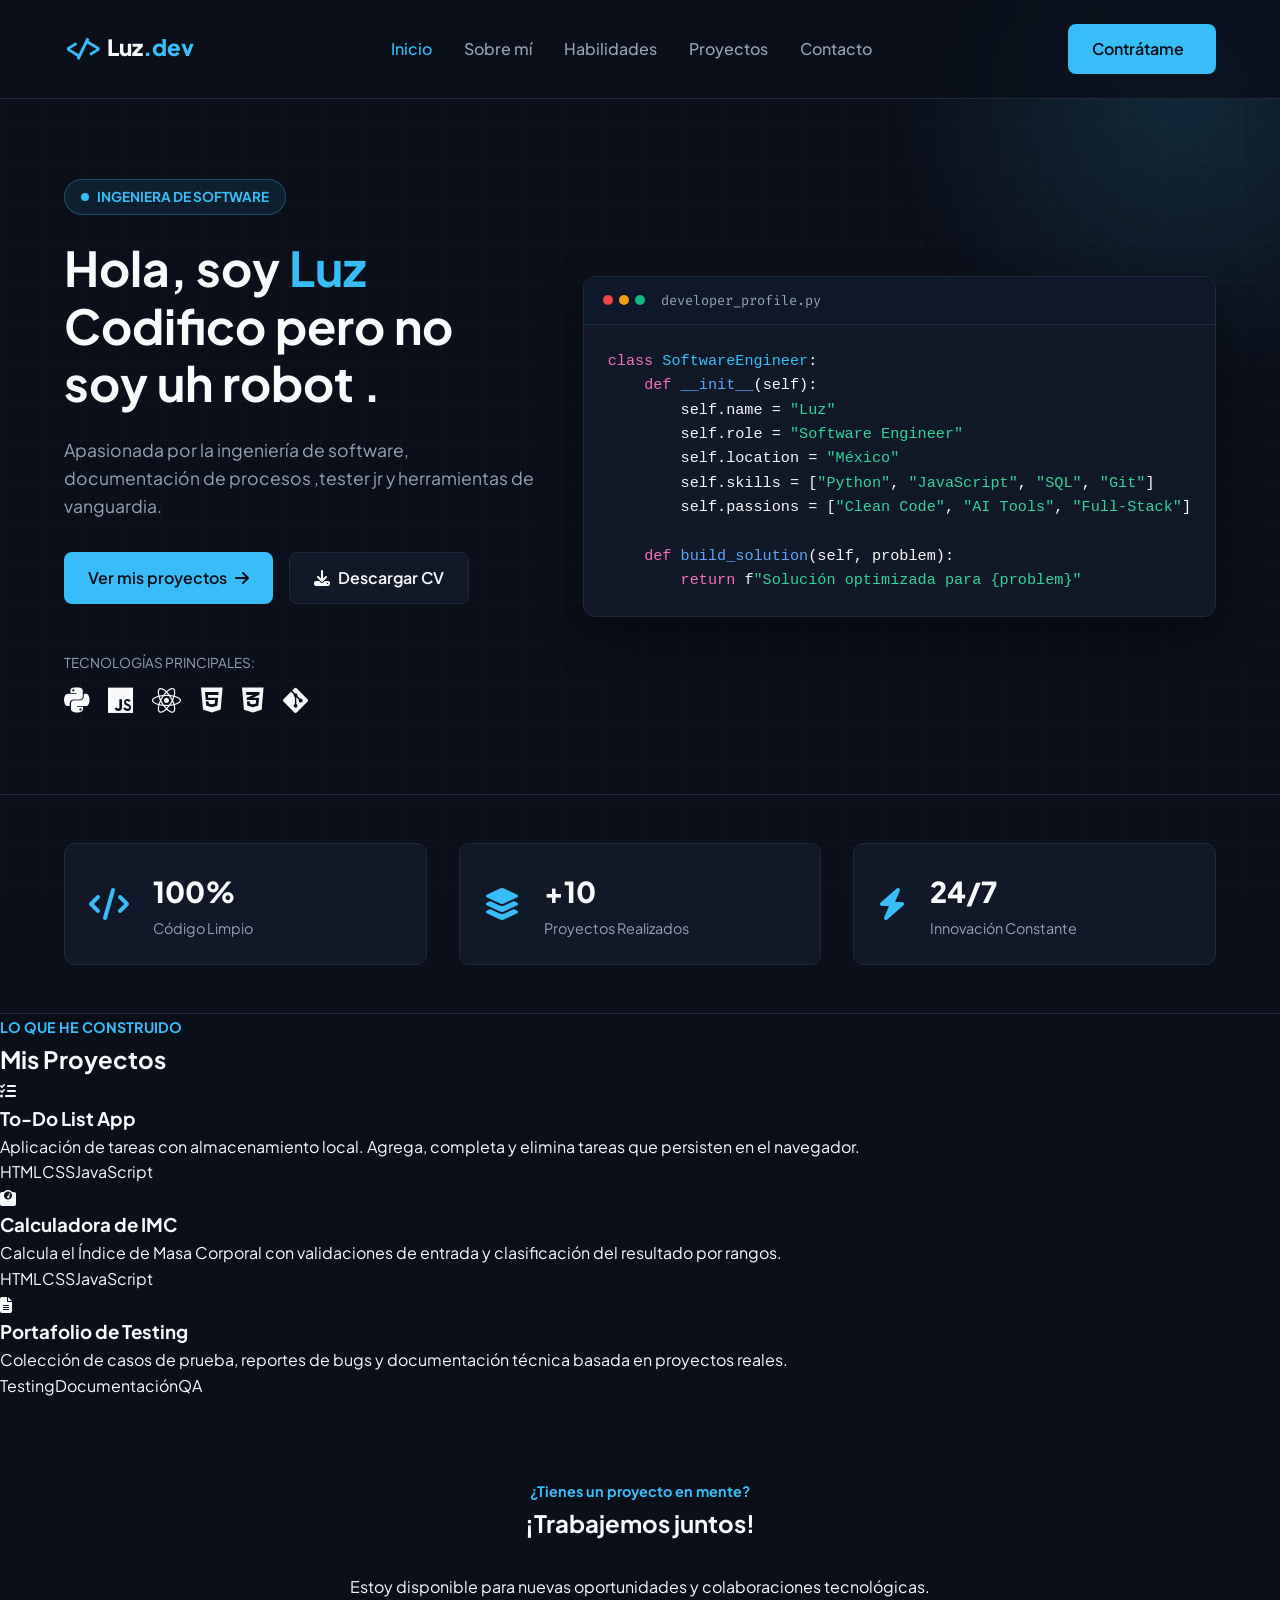
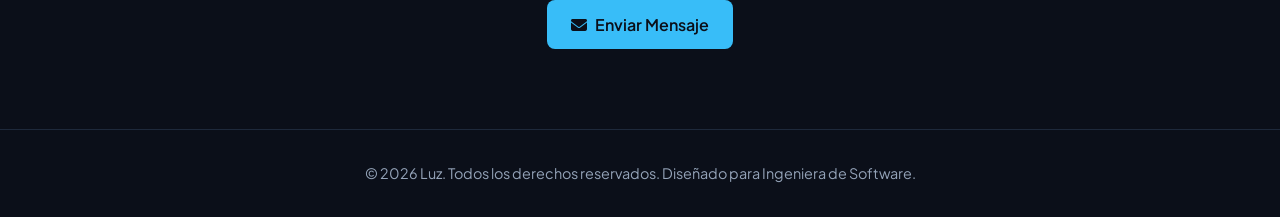
==== index.html @ 88fa57bf "ver1" ====
<!DOCTYPE html>
<html lang="es">
<head>
    <meta charset="UTF-8">
    <meta name="viewport" content="width=device-width, initial-scale=1.0">
    <title>Luz - Software Engineer Portfolio</title>
    <link rel="stylesheet" href="style.css">
    <link href="https://cdnjs.cloudflare.com/ajax/libs/font-awesome/6.4.0/css/all.min.css" rel="stylesheet">
    <link href="https://fonts.googleapis.com/css2?family=Fira+Code:wght@400;500;600&family=Plus+Jakarta+Sans:wght@300;400;500;600;700;800&display=swap" rel="stylesheet">
</head>
<body>
    <div class="background-glow"></div>
    <div class="grid-overlay"></div>

    <!-- Navigation -->
    <nav class="navbar">
        <div class="logo">
            <span class="code-tag">&lt;/&gt;</span> Luz<span class="dot">.dev</span>
        </div>
        <ul class="nav-links">
            <li><a href="#home" class="active">Inicio</a></li>
            <li><a href="#about">Sobre mí</a></li>
            <li><a href="#skills">Habilidades</a></li>
            <li><a href="#projects">Proyectos</a></li>
            <li><a href="#contact">Contacto</a></li>
        </ul>
        <a href="#contact" class="btn btn-primary btn-sm">Contrátame <i class="fa-solid =>-arrow-up-right-from-square"></i></a>
    </nav>

    <!-- Hero Section -->
    <section id="home" class="hero">
        <div class="hero-content">
            <div class="badge">
                <span class="badge-dot"></span> INGENIERA DE SOFTWARE
            </div>
            <h1 class="hero-title">Hola, soy <span class="highlight">Luz</span> <br>Codifico pero no soy uh robot .</h1>
            <p class="hero-description">
                Apasionada por la ingeniería de software, documentación de procesos ,tester jr  y herramientas de vanguardia.
            </p> 

            <div class="hero-buttons">
                <a href="#projects" class="btn btn-primary">Ver mis proyectos <i class="fa-solid fa-arrow-right"></i></a>
                <a href="#contact" class="btn btn-outline"><i class="fa-solid fa-download"></i> Descargar CV</a>
            </div>

            <div class="tech-stack-mini">
                <span>TECNOLOGÍAS PRINCIPALES:</span>
                <div class="tech-icons">
                    <i class="fa-brands fa-python" title="Python"></i>
                    <i class="fa-brands fa-js" title="JavaScript"></i>
                    <i class="fa-brands fa-react" title="React"></i>
                    <i class="fa-brands fa-html5" title="HTML5"></i>
                    <i class="fa-brands fa-css3-alt" title="CSS3"></i>
                    <i class="fa-brands fa-git-alt" title="Git"></i>
                </div>
            </div>
        </div>

        <div class="hero-visual">
            <div class="code-card">
                <div class="code-header">
                    <div class="dots">
                        <span class="dot-red"></span>
                        <span class="dot-yellow"></span>
                        <span class="dot-green"></span>
                    </div>
                    <span class="code-title">developer_profile.py</span>
                </div>
                <div class="code-body">
                    <pre><code><span class="keyword">class</span> <span class="class-name">SoftwareEngineer</span>:
    <span class="keyword">def</span> <span class="func">__init__</span>(self):
        self.name = <span class="string">"Luz"</span>
        self.role = <span class="string">"Software Engineer"</span>
        self.location = <span class="string">"México"</span>
        self.skills = [<span class="string">"Python"</span>, <span class="string">"JavaScript"</span>, <span class="string">"SQL"</span>, <span class="string">"Git"</span>]
        self.passions = [<span class="string">"Clean Code"</span>, <span class="string">"AI Tools"</span>, <span class="string">"Full-Stack"</span>]

    <span class="keyword">def</span> <span class="func">build_solution</span>(self, problem):
        <span class="keyword">return</span> f<span class="string">"Solución optimizada para {problem}"</span></code></pre>
                </div>
            </div>
        </div>
    </section>

    <!-- Stats Section -->
    <section class="stats-section">
        <div class="stat-card">
            <i class="fa-solid fa-code"></i>
            <div class="stat-info">
                <span class="stat-number">100%</span>
                <span class="stat-label">Código Limpio</span>
            </div>
        </div>
        <div class="stat-card">
            <i class="fa-solid fa-layer-group"></i>
            <div class="stat-info">
                <span class="stat-number">+10</span>
                <span class="stat-label">Proyectos Realizados</span>
            </div>
        </div>
        <div class="stat-card">
            <i class="fa-solid fa-bolt"></i>
            <div class="stat-info">
                <span class="stat-number">24/7</span>
                <span class="stat-label">Innovación Constante</span>
            </div>
        </div>
    </section>

    <!-- Projects Section -->
    <section id="projects" class="projects">
        <div class="section-header">
            <span class="sub-title">LO QUE HE CONSTRUIDO</span>
            <h2>Mis Proyectos</h2>
        </div>
        <div class="projects-grid">

            <div class="project-card">
                <div class="project-icon"><i class="fa-solid fa-list-check"></i></div>
                <h3>To-Do List App</h3>
                <p>Aplicación de tareas con almacenamiento local. Agrega, completa y elimina tareas que persisten en el navegador.</p>
                <div class="project-tags">
                    <span>HTML</span><span>CSS</span><span>JavaScript</span>
                </div>
            </div>

            <div class="project-card">
                <div class="project-icon"><i class="fa-solid fa-weight-scale"></i></div>
                <h3>Calculadora de IMC</h3>
                <p>Calcula el Índice de Masa Corporal con validaciones de entrada y clasificación del resultado por rangos.</p>
                <div class="project-tags">
                    <span>HTML</span><span>CSS</span><span>JavaScript</span>
                </div>
            </div>

            <div class="project-card">
                <div class="project-icon"><i class="fa-solid fa-file-lines"></i></div>
                <h3>Portafolio de Testing</h3>
                <p>Colección de casos de prueba, reportes de bugs y documentación técnica basada en proyectos reales.</p>
                <div class="project-tags">
                    <span>Testing</span><span>Documentación</span><span>QA</span>
                </div>
            </div>

        </div>
    </section>

    <!-- Contact Section -->
    <section id="contact" class="contact">
        <div class="section-header">
            <span class="sub-title">¿Tienes un proyecto en mente?</span>
            <h2>¡Trabajemos juntos!</h2>
        </div>
        <div class="contact-box">
            <p>Estoy disponible para nuevas oportunidades y colaboraciones tecnológicas.</p>
            <a href="mailto:luz@ejemplo.com" class="btn btn-primary"><i class="fa-solid fa-envelope"></i> Enviar Mensaje</a>
        </div>
    </section>

    <footer>
        <p>&copy; 2026 Luz. Todos los derechos reservados. Diseñado para Ingeniera de Software.</p>
    </footer>
</body>
</html>
---- style.css ----
/* Palette: Dark Navy Blue with Cyan / Electric Blue accents */
:root {
    --bg-dark: #0b0f19;
    --bg-card: #111827;
    --bg-card-hover: #1f293d;
    --navy-primary: #1e293b;
    --accent-blue: #38bdf8;
    --accent-glow: rgba(56, 189, 248, 0.25);
    --text-primary: #f8fafc;
    --text-secondary: #94a3b8;
    --border-color: #1e293b;
    --font-main: 'Plus Jakarta Sans', sans-serif;
    --font-code: 'Fira Code', monospace;
}

* {
    margin: 0;
    padding: 0;
    box-sizing: border-box;
}

body {
    background-color: var(--bg-dark);
    color: var(--text-primary);
    font-family: var(--font-main);
    line-height: 1.6;
    overflow-x: hidden;
}

/* Background elements */
.background-glow {
    position: fixed;
    top: -200px;
    right: -200px;
    width: 600px;
    height: 600px;
    background: radial-gradient(circle, rgba(56, 189, 248, 0.15) 0%, rgba(11, 15, 25, 0) 70%);
    z-index: -1;
    pointer-events: none;
}

.grid-overlay {
    position: fixed;
    top: 0;
    left: 0;
    width: 100vw;
    height: 100vh;
    background-image: linear-gradient(to right, rgba(255, 255, 255, 0.02) 1px, transparent 1px),
                      linear-gradient(to bottom, rgba(255, 255, 255, 0.02) 1px, transparent 1px);
    background-size: 40px 40px;
    z-index: -1;
    pointer-events: none;
}

/* Navbar */
.navbar {
    display: flex;
    justify-content: space-between;
    align-items: center;
    padding: 1.5rem 5%;
    border-bottom: 1px solid var(--border-color);
    background: rgba(11, 15, 25, 0.8);
    backdrop-filter: blur(10px);
    position: sticky;
    top: 0;
    z-index: 100;
}

.logo {
    font-size: 1.4rem;
    font-weight: 800;
}

.code-tag {
    color: var(--accent-blue);
    font-family: var(--font-code);
}

.dot {
    color: var(--accent-blue);
}

.nav-links {
    display: flex;
    list-style: none;
    gap: 2rem;
}

.nav-links a {
    color: var(--text-secondary);
    text-decoration: none;
    font-weight: 500;
    transition: color 0.3s ease;
}

.nav-links a:hover, .nav-links a.active {
    color: var(--accent-blue);
}

/* Buttons */
.btn {
    padding: 0.75rem 1.5rem;
    border-radius: 8px;
    font-weight: 600;
    text-decoration: none;
    display: inline-flex;
    align-items: center;
    gap: 0.5rem;
    transition: all 0.3s ease;
    cursor: pointer;
}

.btn-primary {
    background-color: var(--accent-blue);
    color: #0b0f19;
}

.btn-primary:hover {
    box-shadow: 0 0 20px var(--accent-glow);
    transform: translateY(-2px);
}

.btn-outline {
    border: 1px solid var(--border-color);
    color: var(--text-primary);
    background: var(--bg-card);
}

.btn-outline:hover {
    border-color: var(--accent-blue);
    color: var(--accent-blue);
}

/* Hero */
.hero {
    display: grid;
    grid-template-columns: 1fr 1fr;
    gap: 3rem;
    padding: 5rem 5%;
    align-items: center;
}

.badge {
    display: inline-flex;
    align-items: center;
    gap: 0.5rem;
    padding: 0.4rem 1rem;
    background: rgba(56, 189, 248, 0.1);
    border: 1px solid rgba(56, 189, 248, 0.3);
    border-radius: 50px;
    color: var(--accent-blue);
    font-size: 0.85rem;
    font-weight: 700;
    margin-bottom: 1.5rem;
}

.badge-dot {
    width: 8px;
    height: 8px;
    background-color: var(--accent-blue);
    border-radius: 50%;
}

.hero-title {
    font-size: 3rem;
    line-height: 1.2;
    margin-bottom: 1.5rem;
}

.highlight {
    color: var(--accent-blue);
}

.hero-description {
    color: var(--text-secondary);
    font-size: 1.1rem;
    margin-bottom: 2rem;
}

.hero-buttons {
    display: flex;
    gap: 1rem;
    margin-bottom: 3rem;
}

.tech-stack-mini {
    display: flex;
    flex-direction: column;
    gap: 0.75rem;
    font-size: 0.85rem;
    color: var(--text-secondary);
}

.tech-icons {
    display: flex;
    gap: 1.2rem;
    font-size: 1.8rem;
    color: var(--text-primary);
}

.tech-icons i:hover {
    color: var(--accent-blue);
}

/* Code Card */
.code-card {
    background: var(--bg-card);
    border: 1px solid var(--border-color);
    border-radius: 12px;
    overflow: hidden;
    box-shadow: 0 20px 40px rgba(0, 0, 0, 0.4);
}

.code-header {
    background: #0f172a;
    padding: 0.8rem 1.2rem;
    display: flex;
    align-items: center;
    gap: 1rem;
    border-bottom: 1px solid var(--border-color);
}

.dots {
    display: flex;
    gap: 6px;
}

.dots span {
    width: 10px;
    height: 10px;
    border-radius: 50%;
}

.dot-red { background-color: #ef4444; }
.dot-yellow { background-color: #f59e0b; }
.dot-green { background-color: #10b981; }

.code-title {
    font-family: var(--font-code);
    font-size: 0.85rem;
    color: var(--text-secondary);
}

.code-body {
    padding: 1.5rem;
    font-family: var(--font-code);
    font-size: 0.95rem;
}

.keyword { color: #f472b6; }
.class-name { color: #38bdf8; }
.func { color: #60a5fa; }
.string { color: #34d399; }

/* Stats */
.stats-section {
    display: grid;
    grid-template-columns: repeat(3, 1fr);
    gap: 2rem;
    padding: 3rem 5%;
    border-top: 1px solid var(--border-color);
    border-bottom: 1px solid var(--border-color);
}

.stat-card {
    background: var(--bg-card);
    padding: 1.5rem;
    border-radius: 10px;
    border: 1px solid var(--border-color);
    display: flex;
    align-items: center;
    gap: 1.5rem;
}

.stat-card i {
    font-size: 2rem;
    color: var(--accent-blue);
}

.stat-number {
    display: block;
    font-size: 1.8rem;
    font-weight: 800;
}

.stat-label {
    color: var(--text-secondary);
    font-size: 0.9rem;
}

/* Contact */
.contact {
    padding: 5rem 5%;
    text-align: center;
}

.sub-title {
    color: var(--accent-blue);
    font-size: 0.9rem;
    font-weight: 700;
}

.contact-box {
    margin-top: 2rem;
}

footer {
    padding: 2rem 5%;
    text-align: center;
    border-top: 1px solid var(--border-color);
    color: var(--text-secondary);
    font-size: 0.9rem;
}
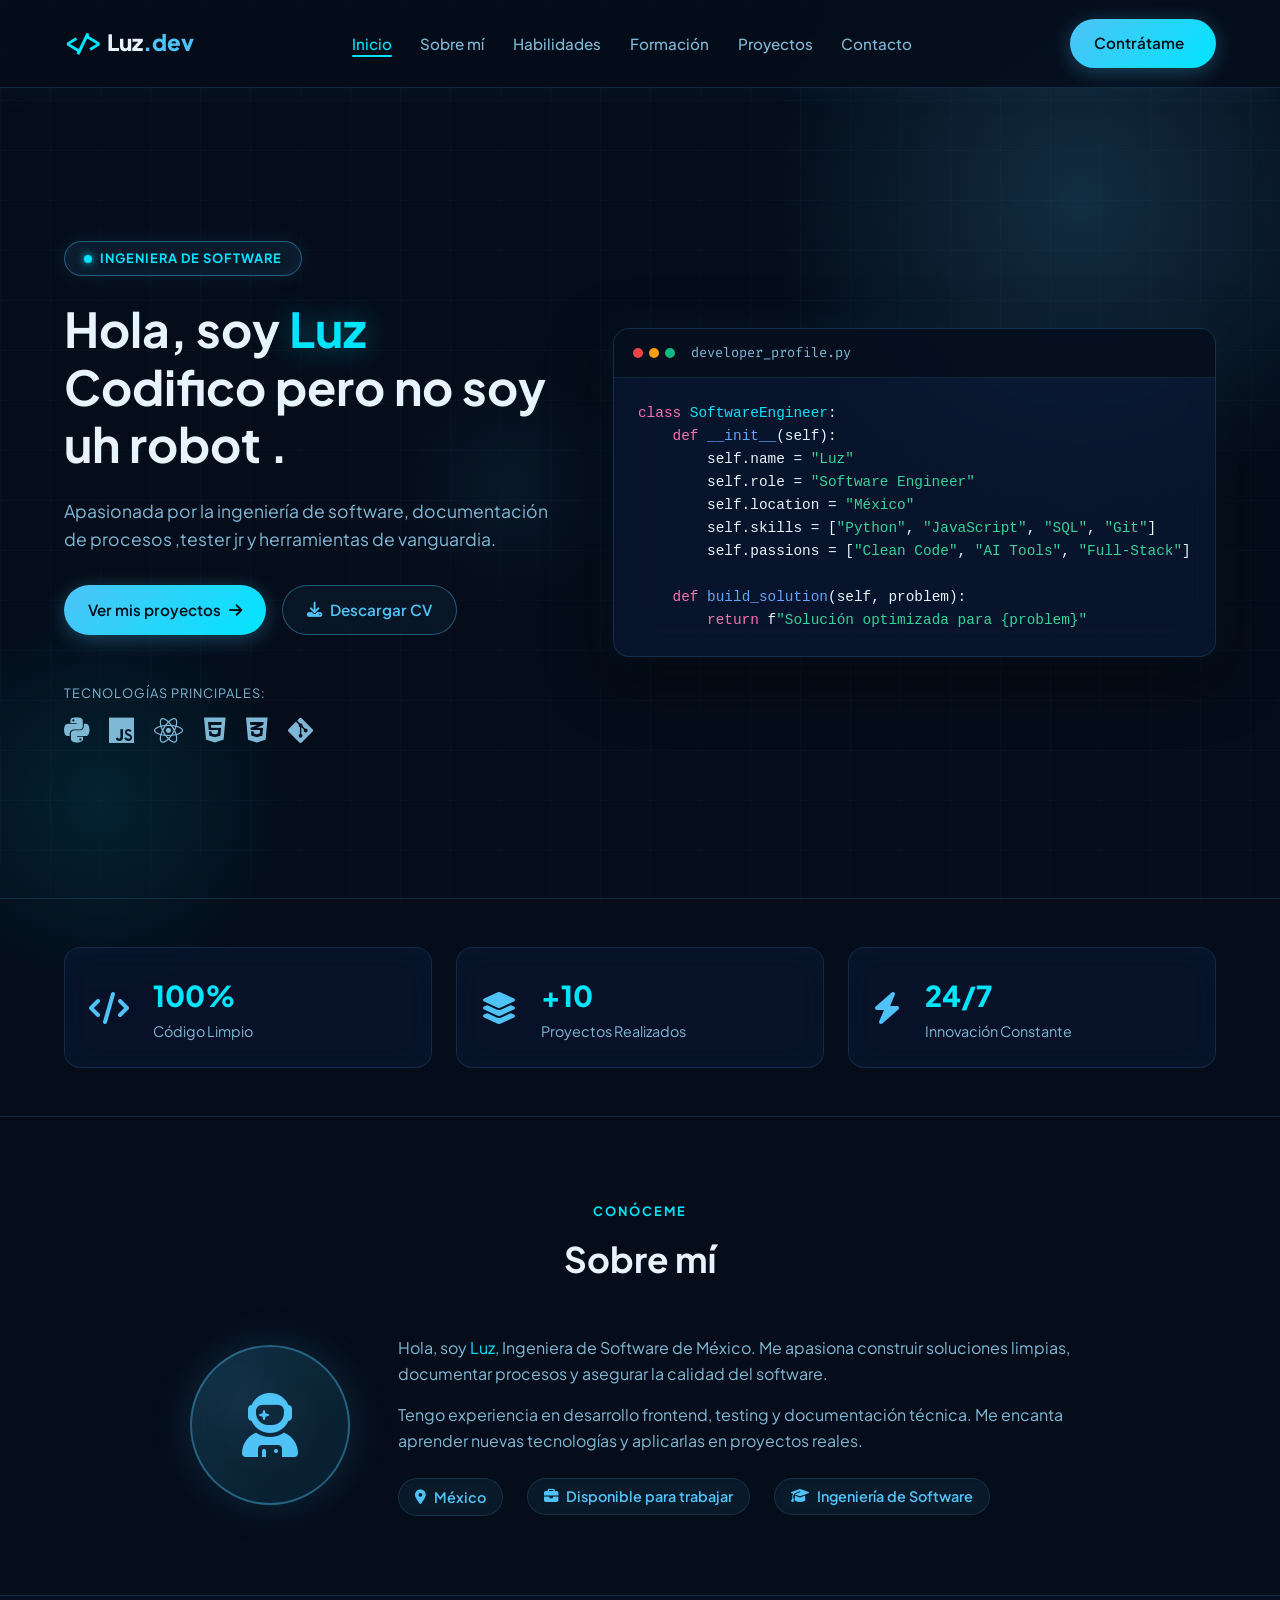
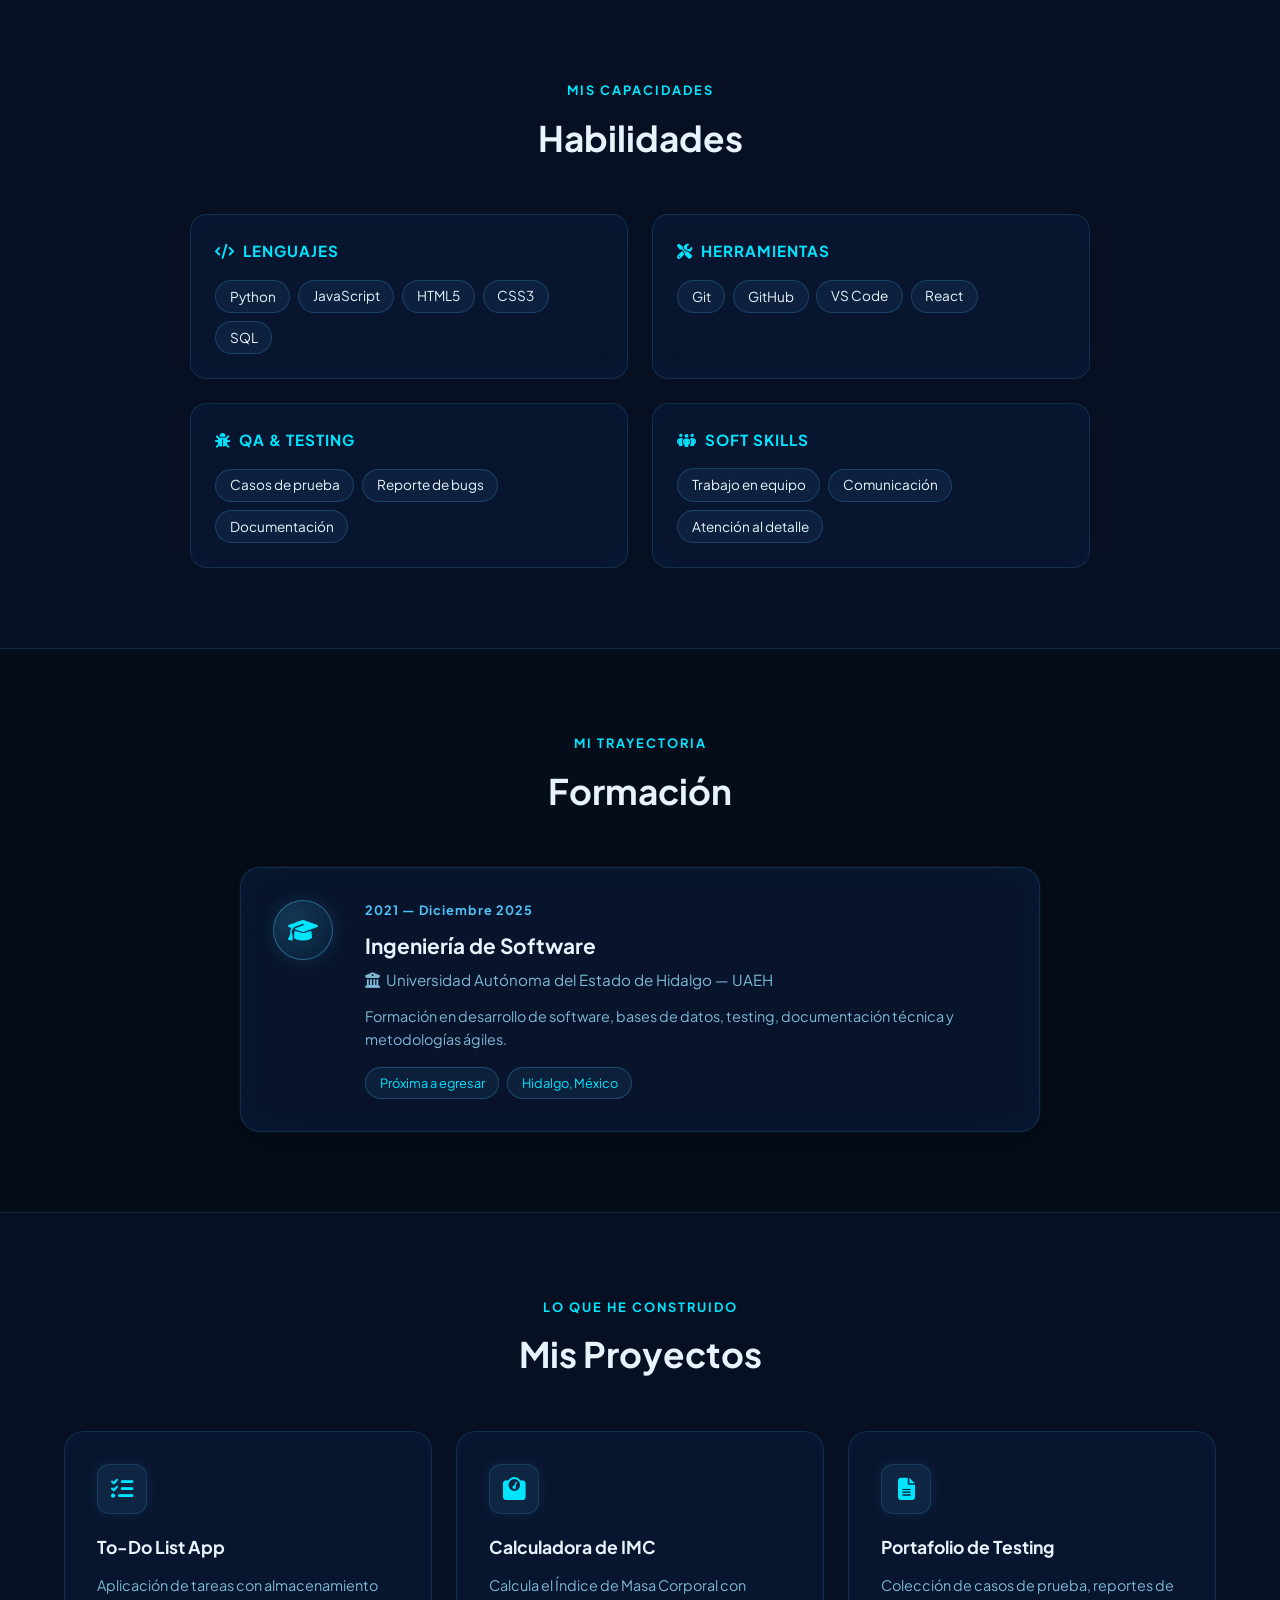
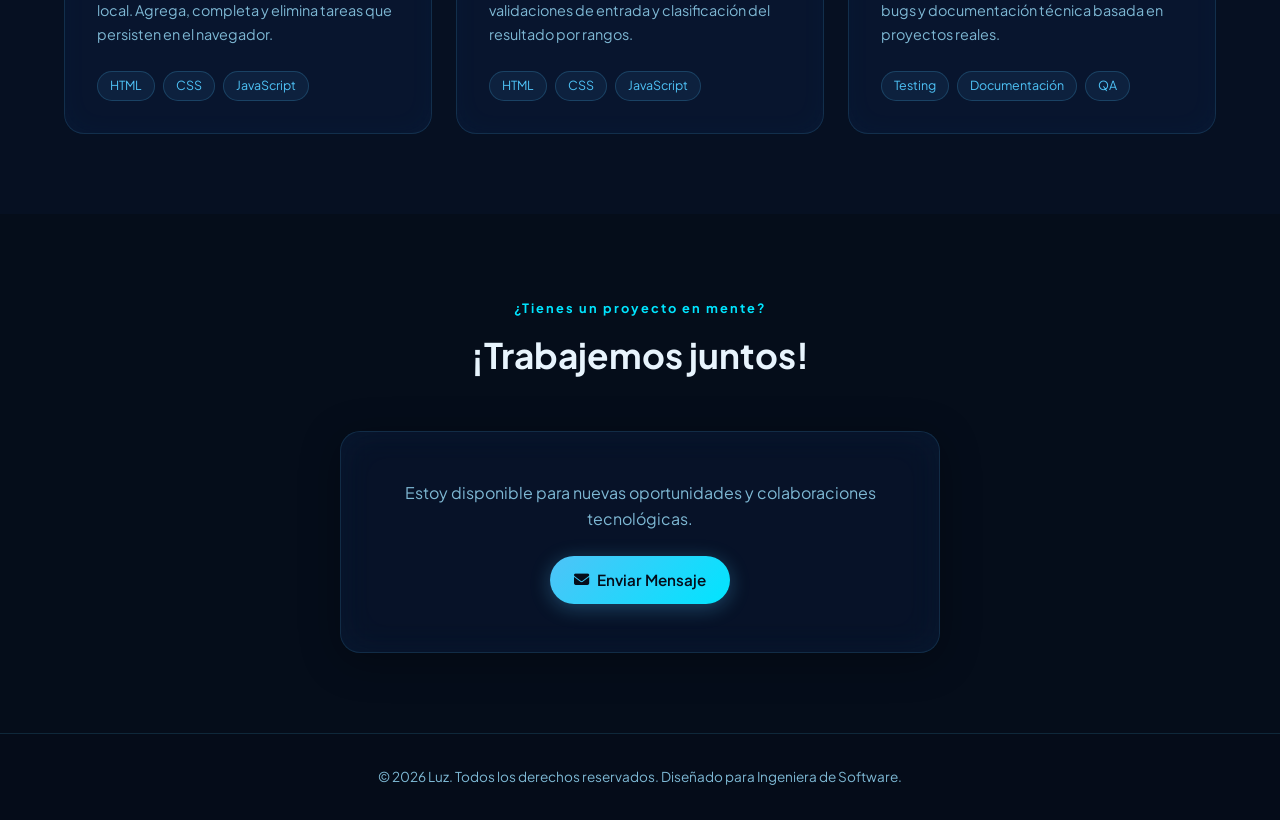
==== commit a47bf34c: "ver2" ====
--- a/index.html
+++ b/index.html
@@ -21,6 +21,7 @@
             <li><a href="#home" class="active">Inicio</a></li>
             <li><a href="#about">Sobre mí</a></li>
             <li><a href="#skills">Habilidades</a></li>
+            <li><a href="#education">Formación</a></li>
             <li><a href="#projects">Proyectos</a></li>
             <li><a href="#contact">Contacto</a></li>
         </ul>
@@ -107,6 +108,87 @@
         </div>
     </section>
 
+    <!-- About Section -->
+    <section id="about" class="about">
+        <div class="section-header">
+            <span class="sub-title">CONÓCEME</span>
+            <h2>Sobre mí</h2>
+        </div>
+        <div class="about-content">
+            <div class="about-avatar">
+                <div class="avatar-circle">
+                    <i class="fa-solid fa-user-astronaut"></i>
+                </div>
+            </div>
+            <div class="about-text">
+                <p>Hola, soy <span class="highlight">Luz</span>, Ingeniera de Software de México. Me apasiona construir soluciones limpias, documentar procesos y asegurar la calidad del software.</p>
+                <p>Tengo experiencia en desarrollo frontend, testing y documentación técnica. Me encanta aprender nuevas tecnologías y aplicarlas en proyectos reales.</p>
+                <div class="about-facts">
+                    <div class="fact"><i class="fa-solid fa-location-dot"></i> México</div>
+                    <div class="fact"><i class="fa-solid fa-briefcase"></i> Disponible para trabajar</div>
+                    <div class="fact"><i class="fa-solid fa-graduation-cap"></i> Ingeniería de Software</div>
+                </div>
+            </div>
+        </div>
+    </section>
+
+    <!-- Skills Section -->
+    <section id="skills" class="skills">
+        <div class="section-header">
+            <span class="sub-title">MIS CAPACIDADES</span>
+            <h2>Habilidades</h2>
+        </div>
+        <div class="skills-grid">
+            <div class="skill-category">
+                <h4><i class="fa-solid fa-code"></i> Lenguajes</h4>
+                <div class="skill-list">
+                    <span>Python</span><span>JavaScript</span><span>HTML5</span><span>CSS3</span><span>SQL</span>
+                </div>
+            </div>
+            <div class="skill-category">
+                <h4><i class="fa-solid fa-screwdriver-wrench"></i> Herramientas</h4>
+                <div class="skill-list">
+                    <span>Git</span><span>GitHub</span><span>VS Code</span><span>React</span>
+                </div>
+            </div>
+            <div class="skill-category">
+                <h4><i class="fa-solid fa-bug"></i> QA & Testing</h4>
+                <div class="skill-list">
+                    <span>Casos de prueba</span><span>Reporte de bugs</span><span>Documentación</span>
+                </div>
+            </div>
+            <div class="skill-category">
+                <h4><i class="fa-solid fa-people-group"></i> Soft Skills</h4>
+                <div class="skill-list">
+                    <span>Trabajo en equipo</span><span>Comunicación</span><span>Atención al detalle</span>
+                </div>
+            </div>
+        </div>
+    </section>
+
+    <!-- Education Section -->
+    <section id="education" class="education">
+        <div class="section-header">
+            <span class="sub-title">MI TRAYECTORIA</span>
+            <h2>Formación</h2>
+        </div>
+        <div class="education-timeline">
+            <div class="edu-card">
+                <div class="edu-icon"><i class="fa-solid fa-graduation-cap"></i></div>
+                <div class="edu-info">
+                    <span class="edu-date">2021 — Diciembre 2025</span>
+                    <h3>Ingeniería de Software</h3>
+                    <p class="edu-school"><i class="fa-solid fa-university"></i> Universidad Autónoma del Estado de Hidalgo — UAEH</p>
+                    <p class="edu-desc">Formación en desarrollo de software, bases de datos, testing, documentación técnica y metodologías ágiles.</p>
+                    <div class="edu-tags">
+                        <span>Próxima a egresar</span>
+                        <span>Hidalgo, México</span>
+                    </div>
+                </div>
+            </div>
+        </div>
+    </section>
+
     <!-- Projects Section -->
     <section id="projects" class="projects">
         <div class="section-header">
@@ -114,7 +196,6 @@
             <h2>Mis Proyectos</h2>
         </div>
         <div class="projects-grid">
-
             <div class="project-card">
                 <div class="project-icon"><i class="fa-solid fa-list-check"></i></div>
                 <h3>To-Do List App</h3>
@@ -123,7 +204,6 @@
                     <span>HTML</span><span>CSS</span><span>JavaScript</span>
                 </div>
             </div>
-
             <div class="project-card">
                 <div class="project-icon"><i class="fa-solid fa-weight-scale"></i></div>
                 <h3>Calculadora de IMC</h3>
@@ -132,7 +212,6 @@
                     <span>HTML</span><span>CSS</span><span>JavaScript</span>
                 </div>
             </div>
-
             <div class="project-card">
                 <div class="project-icon"><i class="fa-solid fa-file-lines"></i></div>
                 <h3>Portafolio de Testing</h3>
@@ -141,7 +220,6 @@
                     <span>Testing</span><span>Documentación</span><span>QA</span>
                 </div>
             </div>
-
         </div>
     </section>
 
--- a/style.css
+++ b/style.css
@@ -1,23 +1,23 @@
-/* Palette: Dark Navy Blue with Cyan / Electric Blue accents */
+/* Palette: Deep Navy Blue with Bubble / Glass aesthetic */
 :root {
-    --bg-dark: #0b0f19;
-    --bg-card: #111827;
-    --bg-card-hover: #1f293d;
-    --navy-primary: #1e293b;
-    --accent-blue: #38bdf8;
-    --accent-glow: rgba(56, 189, 248, 0.25);
-    --text-primary: #f8fafc;
-    --text-secondary: #94a3b8;
-    --border-color: #1e293b;
+    --bg-dark: #050d1a;
+    --bg-card: rgba(10, 25, 55, 0.7);
+    --bg-card-hover: rgba(15, 35, 75, 0.85);
+    --navy-primary: #0a1932;
+    --accent-blue: #4fc3f7;
+    --accent-bright: #00e5ff;
+    --accent-glow: rgba(79, 195, 247, 0.3);
+    --bubble-1: rgba(79, 195, 247, 0.08);
+    --bubble-2: rgba(0, 229, 255, 0.05);
+    --text-primary: #e8f4fd;
+    --text-secondary: #7eb8d4;
+    --border-color: rgba(79, 195, 247, 0.15);
+    --border-glow: rgba(79, 195, 247, 0.4);
     --font-main: 'Plus Jakarta Sans', sans-serif;
     --font-code: 'Fira Code', monospace;
 }
 
-* {
-    margin: 0;
-    padding: 0;
-    box-sizing: border-box;
-}
+* { margin: 0; padding: 0; box-sizing: border-box; }
 
 body {
     background-color: var(--bg-dark);
@@ -27,80 +27,109 @@
     overflow-x: hidden;
 }
 
-/* Background elements */
+/* ── Background burbujas ── */
 .background-glow {
     position: fixed;
-    top: -200px;
-    right: -200px;
-    width: 600px;
-    height: 600px;
-    background: radial-gradient(circle, rgba(56, 189, 248, 0.15) 0%, rgba(11, 15, 25, 0) 70%);
+    top: -150px;
+    right: -150px;
+    width: 700px;
+    height: 700px;
+    background: radial-gradient(circle, rgba(79, 195, 247, 0.18) 0%, transparent 65%);
     z-index: -1;
     pointer-events: none;
+    animation: floatGlow 8s ease-in-out infinite alternate;
 }
 
 .grid-overlay {
     position: fixed;
-    top: 0;
-    left: 0;
-    width: 100vw;
-    height: 100vh;
-    background-image: linear-gradient(to right, rgba(255, 255, 255, 0.02) 1px, transparent 1px),
-                      linear-gradient(to bottom, rgba(255, 255, 255, 0.02) 1px, transparent 1px);
-    background-size: 40px 40px;
+    inset: 0;
+    background-image:
+        linear-gradient(to right, rgba(79, 195, 247, 0.03) 1px, transparent 1px),
+        linear-gradient(to bottom, rgba(79, 195, 247, 0.03) 1px, transparent 1px);
+    background-size: 50px 50px;
     z-index: -1;
     pointer-events: none;
 }
 
-/* Navbar */
+/* Burbujas flotantes decorativas */
+body::before, body::after {
+    content: '';
+    position: fixed;
+    border-radius: 50%;
+    pointer-events: none;
+    z-index: -1;
+}
+
+body::before {
+    width: 400px;
+    height: 400px;
+    bottom: -100px;
+    left: -100px;
+    background: radial-gradient(circle, rgba(0, 229, 255, 0.1) 0%, transparent 70%);
+    animation: floatGlow 10s ease-in-out infinite alternate-reverse;
+}
+
+body::after {
+    width: 250px;
+    height: 250px;
+    top: 40%;
+    left: 30%;
+    background: radial-gradient(circle, rgba(79, 195, 247, 0.06) 0%, transparent 70%);
+    animation: floatGlow 12s ease-in-out infinite alternate;
+}
+
+@keyframes floatGlow {
+    from { transform: translate(0, 0) scale(1); }
+    to   { transform: translate(30px, 20px) scale(1.1); }
+}
+
+/* ── Navbar ── */
 .navbar {
     display: flex;
     justify-content: space-between;
     align-items: center;
-    padding: 1.5rem 5%;
+    padding: 1.2rem 5%;
     border-bottom: 1px solid var(--border-color);
-    background: rgba(11, 15, 25, 0.8);
-    backdrop-filter: blur(10px);
+    background: rgba(5, 13, 26, 0.85);
+    backdrop-filter: blur(20px);
+    -webkit-backdrop-filter: blur(20px);
     position: sticky;
     top: 0;
     z-index: 100;
-}
-
-.logo {
-    font-size: 1.4rem;
-    font-weight: 800;
-}
-
-.code-tag {
-    color: var(--accent-blue);
-    font-family: var(--font-code);
-}
-
-.dot {
-    color: var(--accent-blue);
-}
-
-.nav-links {
-    display: flex;
-    list-style: none;
-    gap: 2rem;
-}
-
+    box-shadow: 0 4px 30px rgba(79, 195, 247, 0.05);
+}
+
+.logo { font-size: 1.4rem; font-weight: 800; }
+.code-tag { color: var(--accent-bright); font-family: var(--font-code); }
+.dot { color: var(--accent-blue); }
+
+.nav-links { display: flex; list-style: none; gap: 1.8rem; }
 .nav-links a {
     color: var(--text-secondary);
     text-decoration: none;
     font-weight: 500;
+    font-size: 0.95rem;
     transition: color 0.3s ease;
-}
-
-.nav-links a:hover, .nav-links a.active {
-    color: var(--accent-blue);
-}
-
-/* Buttons */
+    position: relative;
+}
+.nav-links a::after {
+    content: '';
+    position: absolute;
+    bottom: -4px;
+    left: 0;
+    width: 0;
+    height: 2px;
+    background: var(--accent-bright);
+    transition: width 0.3s ease;
+    border-radius: 2px;
+}
+.nav-links a:hover, .nav-links a.active { color: var(--accent-bright); }
+.nav-links a:hover::after, .nav-links a.active::after { width: 100%; }
+
+/* ── Buttons ── */
 .btn {
     padding: 0.75rem 1.5rem;
-    border-radius: 8px;
+    border-radius: 50px;
     font-weight: 600;
     text-decoration: none;
     display: inline-flex;
@@ -108,111 +137,102 @@
     gap: 0.5rem;
     transition: all 0.3s ease;
     cursor: pointer;
+    border: none;
+    font-size: 0.95rem;
 }
 
 .btn-primary {
-    background-color: var(--accent-blue);
-    color: #0b0f19;
-}
-
+    background: linear-gradient(135deg, var(--accent-blue), var(--accent-bright));
+    color: #050d1a;
+    box-shadow: 0 4px 20px rgba(79, 195, 247, 0.3);
+}
 .btn-primary:hover {
-    box-shadow: 0 0 20px var(--accent-glow);
+    box-shadow: 0 6px 30px rgba(0, 229, 255, 0.5);
     transform: translateY(-2px);
 }
 
 .btn-outline {
-    border: 1px solid var(--border-color);
-    color: var(--text-primary);
-    background: var(--bg-card);
-}
-
+    border: 1px solid var(--border-glow);
+    color: var(--accent-blue);
+    background: rgba(79, 195, 247, 0.05);
+    backdrop-filter: blur(10px);
+}
 .btn-outline:hover {
-    border-color: var(--accent-blue);
-    color: var(--accent-blue);
-}
-
-/* Hero */
+    background: rgba(79, 195, 247, 0.12);
+    border-color: var(--accent-bright);
+    color: var(--accent-bright);
+    box-shadow: 0 0 20px rgba(79, 195, 247, 0.2);
+    transform: translateY(-2px);
+}
+
+/* ── Hero ── */
 .hero {
     display: grid;
     grid-template-columns: 1fr 1fr;
     gap: 3rem;
     padding: 5rem 5%;
     align-items: center;
+    min-height: 90vh;
 }
 
 .badge {
     display: inline-flex;
     align-items: center;
     gap: 0.5rem;
-    padding: 0.4rem 1rem;
-    background: rgba(56, 189, 248, 0.1);
-    border: 1px solid rgba(56, 189, 248, 0.3);
+    padding: 0.4rem 1.2rem;
+    background: rgba(79, 195, 247, 0.08);
+    border: 1px solid var(--border-glow);
     border-radius: 50px;
-    color: var(--accent-blue);
-    font-size: 0.85rem;
+    color: var(--accent-bright);
+    font-size: 0.8rem;
     font-weight: 700;
     margin-bottom: 1.5rem;
+    letter-spacing: 1px;
+    backdrop-filter: blur(10px);
+    box-shadow: 0 0 20px rgba(79, 195, 247, 0.1), inset 0 0 20px rgba(79, 195, 247, 0.05);
 }
 
 .badge-dot {
     width: 8px;
     height: 8px;
-    background-color: var(--accent-blue);
+    background: var(--accent-bright);
     border-radius: 50%;
-}
-
-.hero-title {
-    font-size: 3rem;
-    line-height: 1.2;
-    margin-bottom: 1.5rem;
-}
-
+    box-shadow: 0 0 8px var(--accent-bright);
+    animation: pulse 2s infinite;
+}
+
+@keyframes pulse {
+    0%, 100% { opacity: 1; box-shadow: 0 0 8px var(--accent-bright); }
+    50% { opacity: 0.6; box-shadow: 0 0 16px var(--accent-bright); }
+}
+
+.hero-title { font-size: 3rem; line-height: 1.2; margin-bottom: 1.5rem; }
 .highlight {
-    color: var(--accent-blue);
-}
-
-.hero-description {
-    color: var(--text-secondary);
-    font-size: 1.1rem;
-    margin-bottom: 2rem;
-}
-
-.hero-buttons {
-    display: flex;
-    gap: 1rem;
-    margin-bottom: 3rem;
-}
-
-.tech-stack-mini {
-    display: flex;
-    flex-direction: column;
-    gap: 0.75rem;
-    font-size: 0.85rem;
-    color: var(--text-secondary);
-}
-
-.tech-icons {
-    display: flex;
-    gap: 1.2rem;
-    font-size: 1.8rem;
-    color: var(--text-primary);
-}
-
-.tech-icons i:hover {
-    color: var(--accent-blue);
-}
-
-/* Code Card */
+    color: var(--accent-bright);
+    text-shadow: 0 0 30px rgba(0, 229, 255, 0.4);
+}
+
+.hero-description { color: var(--text-secondary); font-size: 1.1rem; margin-bottom: 2rem; }
+
+.hero-buttons { display: flex; gap: 1rem; margin-bottom: 3rem; flex-wrap: wrap; }
+
+.tech-stack-mini { display: flex; flex-direction: column; gap: 0.75rem; font-size: 0.8rem; color: var(--text-secondary); letter-spacing: 1px; }
+.tech-icons { display: flex; gap: 1.2rem; font-size: 1.8rem; color: var(--text-secondary); }
+.tech-icons i:hover { color: var(--accent-bright); filter: drop-shadow(0 0 8px var(--accent-bright)); transition: all 0.3s; }
+
+/* ── Code Card ── */
 .code-card {
-    background: var(--bg-card);
-    border: 1px solid var(--border-color);
-    border-radius: 12px;
+    background: rgba(10, 25, 55, 0.6);
+    border: 1px solid var(--border-color);
+    border-radius: 16px;
     overflow: hidden;
-    box-shadow: 0 20px 40px rgba(0, 0, 0, 0.4);
+    box-shadow: 0 20px 60px rgba(0, 0, 0, 0.5), 0 0 40px rgba(79, 195, 247, 0.08);
+    backdrop-filter: blur(20px);
+    -webkit-backdrop-filter: blur(20px);
 }
 
 .code-header {
-    background: #0f172a;
+    background: rgba(5, 13, 26, 0.8);
     padding: 0.8rem 1.2rem;
     display: flex;
     align-items: center;
@@ -220,94 +240,310 @@
     border-bottom: 1px solid var(--border-color);
 }
 
-.dots {
-    display: flex;
-    gap: 6px;
-}
-
-.dots span {
-    width: 10px;
-    height: 10px;
-    border-radius: 50%;
-}
-
+.dots { display: flex; gap: 6px; }
+.dots span { width: 10px; height: 10px; border-radius: 50%; }
 .dot-red { background-color: #ef4444; }
 .dot-yellow { background-color: #f59e0b; }
 .dot-green { background-color: #10b981; }
 
-.code-title {
-    font-family: var(--font-code);
-    font-size: 0.85rem;
-    color: var(--text-secondary);
-}
-
-.code-body {
-    padding: 1.5rem;
-    font-family: var(--font-code);
-    font-size: 0.95rem;
-}
+.code-title { font-family: var(--font-code); font-size: 0.85rem; color: var(--text-secondary); }
+.code-body { padding: 1.5rem; font-family: var(--font-code); font-size: 0.9rem; }
 
 .keyword { color: #f472b6; }
-.class-name { color: #38bdf8; }
+.class-name { color: var(--accent-bright); }
 .func { color: #60a5fa; }
 .string { color: #34d399; }
 
-/* Stats */
+/* ── Stats ── */
 .stats-section {
     display: grid;
     grid-template-columns: repeat(3, 1fr);
-    gap: 2rem;
+    gap: 1.5rem;
     padding: 3rem 5%;
     border-top: 1px solid var(--border-color);
     border-bottom: 1px solid var(--border-color);
 }
 
 .stat-card {
-    background: var(--bg-card);
+    background: rgba(10, 25, 55, 0.5);
     padding: 1.5rem;
-    border-radius: 10px;
+    border-radius: 16px;
     border: 1px solid var(--border-color);
     display: flex;
     align-items: center;
     gap: 1.5rem;
-}
-
-.stat-card i {
-    font-size: 2rem;
+    backdrop-filter: blur(10px);
+    transition: all 0.3s ease;
+    box-shadow: inset 0 0 30px rgba(79, 195, 247, 0.03);
+}
+.stat-card:hover {
+    border-color: var(--border-glow);
+    box-shadow: 0 8px 30px rgba(79, 195, 247, 0.1), inset 0 0 30px rgba(79, 195, 247, 0.05);
+    transform: translateY(-3px);
+}
+.stat-card i { font-size: 2rem; color: var(--accent-blue); }
+.stat-number { display: block; font-size: 1.8rem; font-weight: 800; color: var(--accent-bright); }
+.stat-label { color: var(--text-secondary); font-size: 0.9rem; }
+
+/* ── Section Header ── */
+.section-header { text-align: center; margin-bottom: 3rem; }
+.section-header h2 { font-size: 2.2rem; margin-top: 0.5rem; }
+.sub-title {
+    color: var(--accent-bright);
+    font-size: 0.8rem;
+    font-weight: 700;
+    letter-spacing: 2px;
+}
+
+/* ── About ── */
+.about { padding: 5rem 5%; }
+
+.about-content {
+    display: grid;
+    grid-template-columns: auto 1fr;
+    gap: 3rem;
+    align-items: center;
+    max-width: 900px;
+    margin: 0 auto;
+}
+
+.avatar-circle {
+    width: 160px;
+    height: 160px;
+    border-radius: 50%;
+    background: radial-gradient(circle at 30% 30%, rgba(79, 195, 247, 0.2), rgba(0, 229, 255, 0.05));
+    border: 2px solid var(--border-glow);
+    display: flex;
+    align-items: center;
+    justify-content: center;
+    font-size: 4rem;
     color: var(--accent-blue);
-}
-
-.stat-number {
-    display: block;
-    font-size: 1.8rem;
-    font-weight: 800;
-}
-
-.stat-label {
-    color: var(--text-secondary);
-    font-size: 0.9rem;
-}
-
-/* Contact */
-.contact {
-    padding: 5rem 5%;
-    text-align: center;
-}
-
-.sub-title {
+    box-shadow: 0 0 40px rgba(79, 195, 247, 0.15), inset 0 0 40px rgba(79, 195, 247, 0.05);
+    backdrop-filter: blur(10px);
+}
+
+.about-text p { color: var(--text-secondary); margin-bottom: 1rem; font-size: 1rem; }
+
+.about-facts { display: flex; gap: 1.5rem; margin-top: 1.5rem; flex-wrap: wrap; }
+.fact {
+    display: flex;
+    align-items: center;
+    gap: 0.5rem;
     color: var(--accent-blue);
     font-size: 0.9rem;
+    font-weight: 600;
+    padding: 0.4rem 1rem;
+    background: rgba(79, 195, 247, 0.07);
+    border: 1px solid var(--border-color);
+    border-radius: 50px;
+    backdrop-filter: blur(5px);
+}
+
+/* ── Skills ── */
+.skills {
+    padding: 5rem 5%;
+    background: rgba(10, 25, 55, 0.3);
+    border-top: 1px solid var(--border-color);
+    border-bottom: 1px solid var(--border-color);
+}
+
+.skills-grid {
+    display: grid;
+    grid-template-columns: repeat(2, 1fr);
+    gap: 1.5rem;
+    max-width: 900px;
+    margin: 0 auto;
+}
+
+.skill-category {
+    background: rgba(10, 25, 55, 0.6);
+    border: 1px solid var(--border-color);
+    border-radius: 16px;
+    padding: 1.5rem;
+    backdrop-filter: blur(15px);
+    transition: all 0.3s ease;
+    box-shadow: inset 0 0 30px rgba(79, 195, 247, 0.03);
+}
+.skill-category:hover {
+    border-color: var(--border-glow);
+    box-shadow: 0 8px 30px rgba(79, 195, 247, 0.1), inset 0 0 30px rgba(79, 195, 247, 0.05);
+}
+
+.skill-category h4 {
+    color: var(--accent-bright);
+    margin-bottom: 1rem;
+    font-size: 0.95rem;
+    display: flex;
+    align-items: center;
+    gap: 0.5rem;
+    text-transform: uppercase;
+    letter-spacing: 1px;
+}
+
+.skill-list { display: flex; flex-wrap: wrap; gap: 0.5rem; }
+.skill-list span {
+    padding: 0.3rem 0.85rem;
+    background: rgba(79, 195, 247, 0.08);
+    border: 1px solid rgba(79, 195, 247, 0.2);
+    border-radius: 50px;
+    font-size: 0.85rem;
+    color: var(--text-primary);
+    transition: all 0.3s;
+}
+.skill-list span:hover {
+    background: rgba(79, 195, 247, 0.15);
+    border-color: var(--accent-bright);
+    color: var(--accent-bright);
+    box-shadow: 0 0 10px rgba(79, 195, 247, 0.2);
+}
+
+/* ── Education ── */
+.education { padding: 5rem 5%; }
+
+.education-timeline {
+    max-width: 800px;
+    margin: 0 auto;
+}
+
+.edu-card {
+    display: flex;
+    gap: 2rem;
+    align-items: flex-start;
+    background: rgba(10, 25, 55, 0.6);
+    border: 1px solid var(--border-color);
+    border-radius: 20px;
+    padding: 2rem;
+    backdrop-filter: blur(20px);
+    box-shadow: 0 8px 40px rgba(0, 0, 0, 0.3), inset 0 0 40px rgba(79, 195, 247, 0.04), 0 0 0 1px rgba(79, 195, 247, 0.05);
+    transition: all 0.3s ease;
+}
+.edu-card:hover {
+    border-color: var(--border-glow);
+    box-shadow: 0 12px 50px rgba(79, 195, 247, 0.12), inset 0 0 40px rgba(79, 195, 247, 0.06);
+    transform: translateY(-3px);
+}
+
+.edu-icon {
+    width: 60px;
+    height: 60px;
+    min-width: 60px;
+    border-radius: 50%;
+    background: radial-gradient(circle at 30% 30%, rgba(79, 195, 247, 0.2), rgba(0, 229, 255, 0.05));
+    border: 1px solid var(--border-glow);
+    display: flex;
+    align-items: center;
+    justify-content: center;
+    font-size: 1.5rem;
+    color: var(--accent-bright);
+    box-shadow: 0 0 20px rgba(79, 195, 247, 0.15);
+}
+
+.edu-date {
+    font-size: 0.8rem;
+    color: var(--accent-blue);
     font-weight: 700;
-}
+    letter-spacing: 1px;
+    display: block;
+    margin-bottom: 0.5rem;
+}
+
+.edu-info h3 { font-size: 1.3rem; margin-bottom: 0.4rem; }
+
+.edu-school {
+    color: var(--text-secondary);
+    font-size: 0.95rem;
+    margin-bottom: 0.75rem;
+    display: flex;
+    align-items: center;
+    gap: 0.4rem;
+}
+
+.edu-desc { color: var(--text-secondary); font-size: 0.9rem; margin-bottom: 1rem; }
+
+.edu-tags { display: flex; gap: 0.5rem; flex-wrap: wrap; }
+.edu-tags span {
+    padding: 0.3rem 0.85rem;
+    background: rgba(79, 195, 247, 0.08);
+    border: 1px solid rgba(79, 195, 247, 0.25);
+    border-radius: 50px;
+    font-size: 0.8rem;
+    color: var(--accent-bright);
+}
+
+/* ── Projects ── */
+.projects { padding: 5rem 5%; background: rgba(10, 25, 55, 0.3); border-top: 1px solid var(--border-color); }
+
+.projects-grid {
+    display: grid;
+    grid-template-columns: repeat(3, 1fr);
+    gap: 1.5rem;
+}
+
+.project-card {
+    background: rgba(10, 25, 55, 0.6);
+    border: 1px solid var(--border-color);
+    border-radius: 20px;
+    padding: 2rem;
+    transition: all 0.3s ease;
+    backdrop-filter: blur(15px);
+    box-shadow: inset 0 0 30px rgba(79, 195, 247, 0.03);
+}
+.project-card:hover {
+    border-color: var(--border-glow);
+    transform: translateY(-6px);
+    box-shadow: 0 16px 50px rgba(79, 195, 247, 0.12), inset 0 0 40px rgba(79, 195, 247, 0.06);
+}
+
+.project-icon {
+    width: 50px;
+    height: 50px;
+    border-radius: 12px;
+    background: rgba(79, 195, 247, 0.1);
+    border: 1px solid var(--border-color);
+    display: flex;
+    align-items: center;
+    justify-content: center;
+    font-size: 1.4rem;
+    color: var(--accent-bright);
+    margin-bottom: 1.2rem;
+    box-shadow: 0 0 15px rgba(79, 195, 247, 0.1);
+}
+
+.project-card h3 { font-size: 1.1rem; margin-bottom: 0.75rem; }
+.project-card p { color: var(--text-secondary); font-size: 0.9rem; margin-bottom: 1.5rem; line-height: 1.7; }
+
+.project-tags { display: flex; flex-wrap: wrap; gap: 0.5rem; }
+.project-tags span {
+    padding: 0.25rem 0.75rem;
+    background: rgba(79, 195, 247, 0.08);
+    border: 1px solid rgba(79, 195, 247, 0.2);
+    border-radius: 50px;
+    font-size: 0.78rem;
+    color: var(--accent-blue);
+}
+
+/* ── Contact ── */
+.contact { padding: 5rem 5%; text-align: center; }
 
 .contact-box {
     margin-top: 2rem;
-}
-
+    background: rgba(10, 25, 55, 0.5);
+    border: 1px solid var(--border-color);
+    border-radius: 20px;
+    padding: 3rem;
+    max-width: 600px;
+    margin: 2rem auto 0;
+    backdrop-filter: blur(15px);
+    box-shadow: 0 8px 40px rgba(0, 0, 0, 0.3), inset 0 0 40px rgba(79, 195, 247, 0.04);
+}
+.contact-box p { color: var(--text-secondary); margin-bottom: 1.5rem; }
+
+/* ── Footer ── */
 footer {
     padding: 2rem 5%;
     text-align: center;
     border-top: 1px solid var(--border-color);
     color: var(--text-secondary);
-    font-size: 0.9rem;
-}
+    font-size: 0.85rem;
+    background: rgba(5, 13, 26, 0.8);
+}
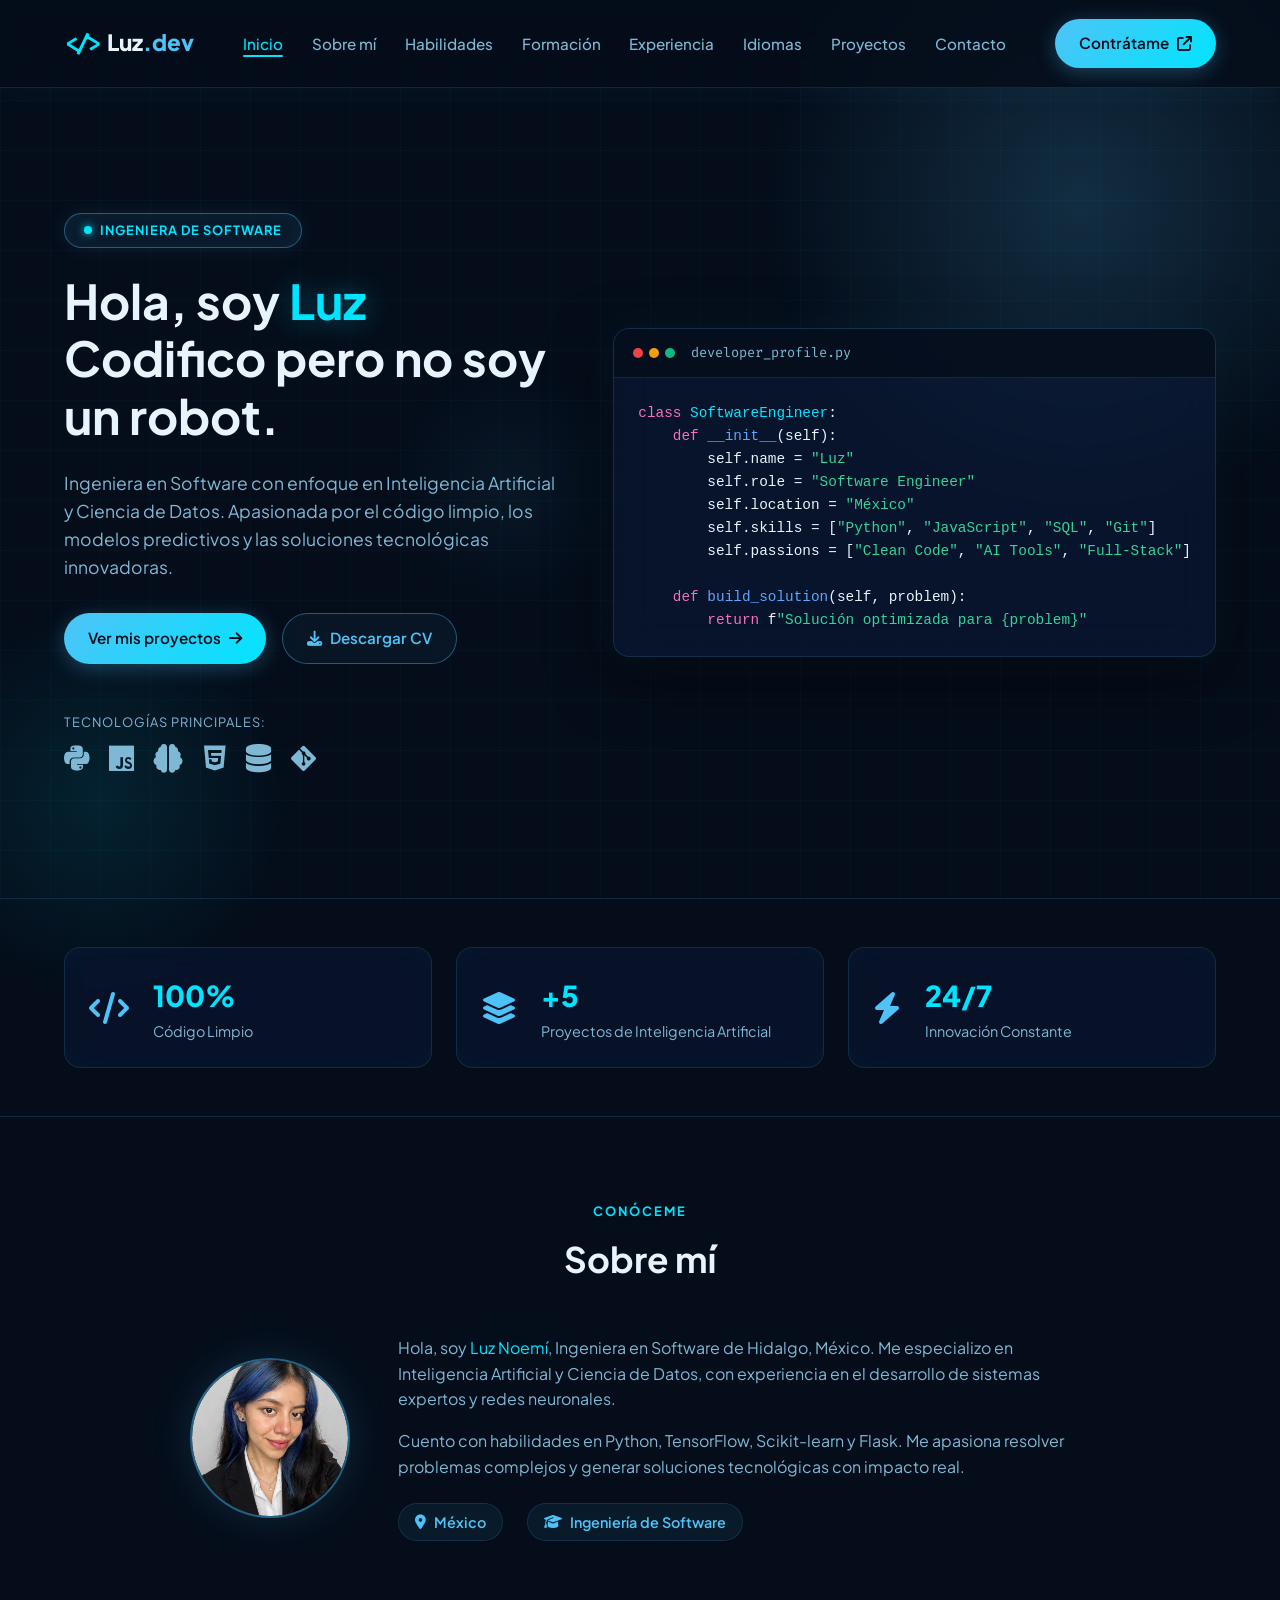
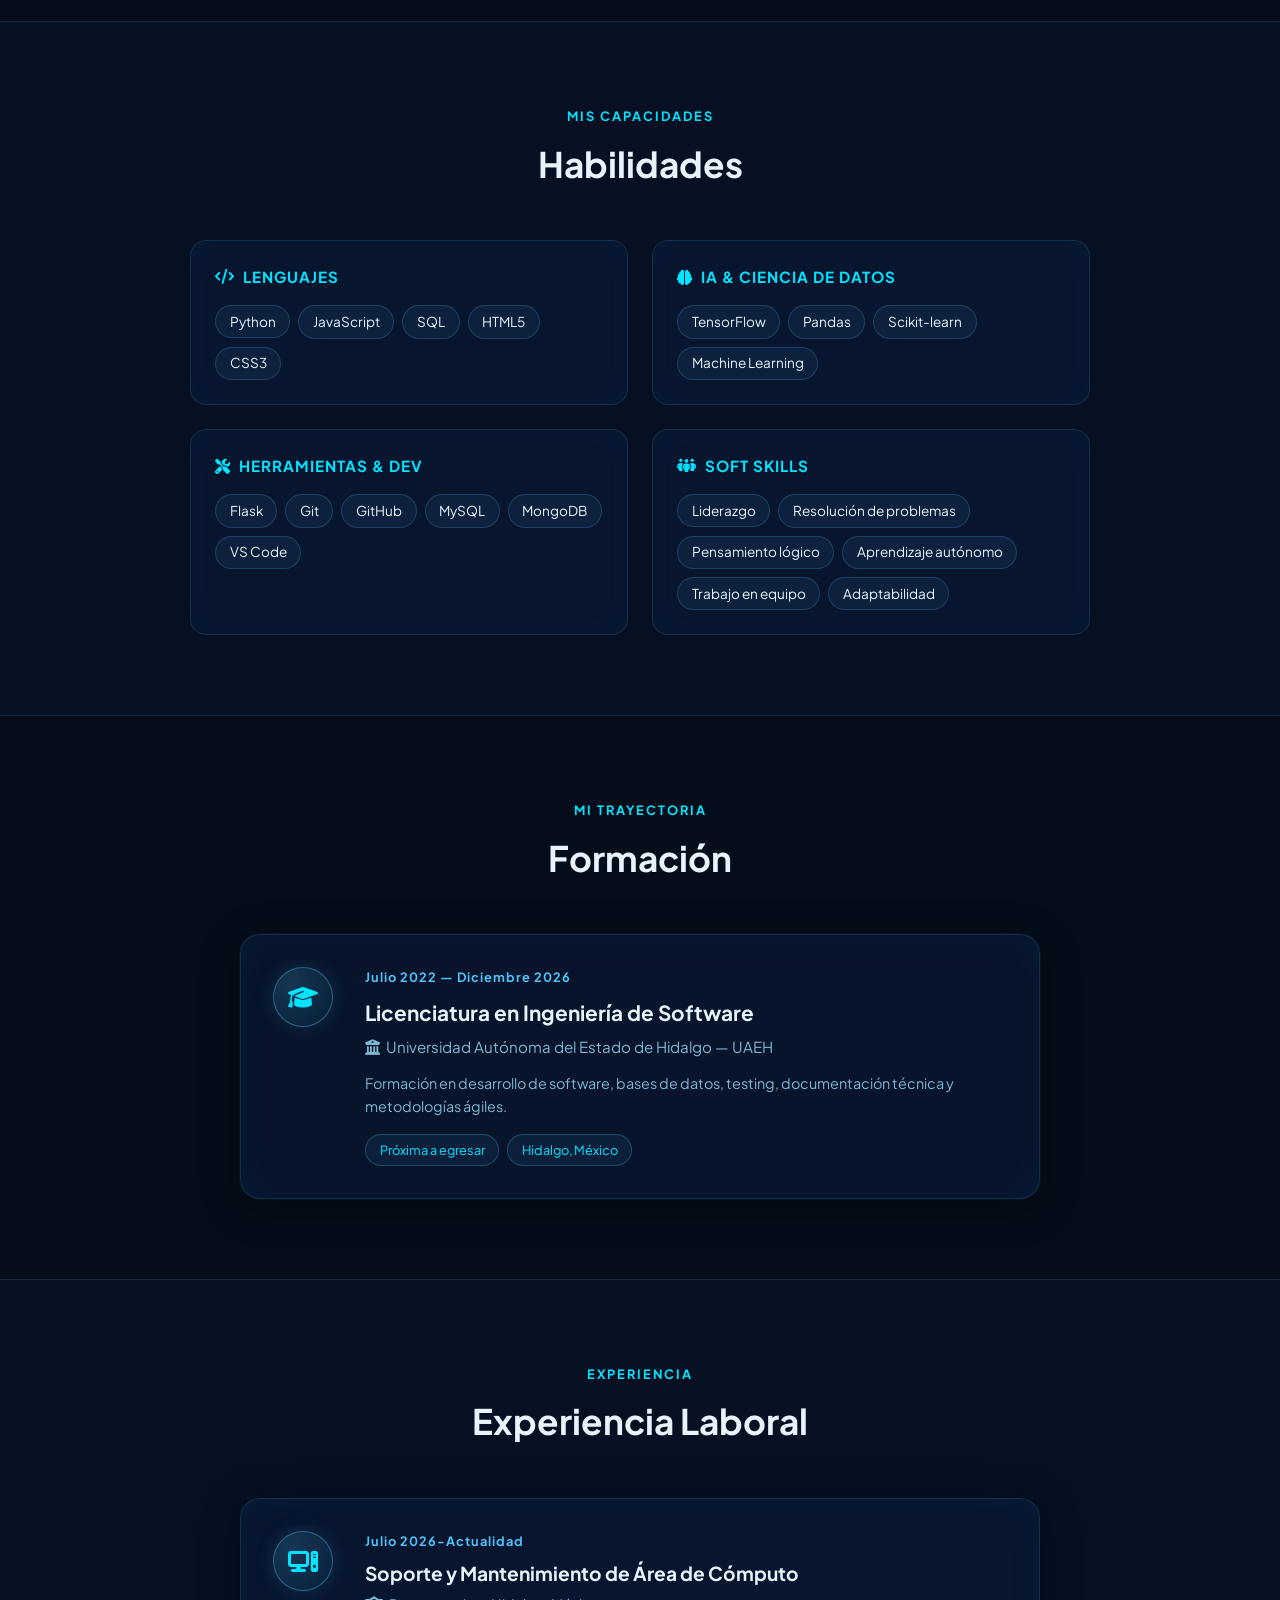
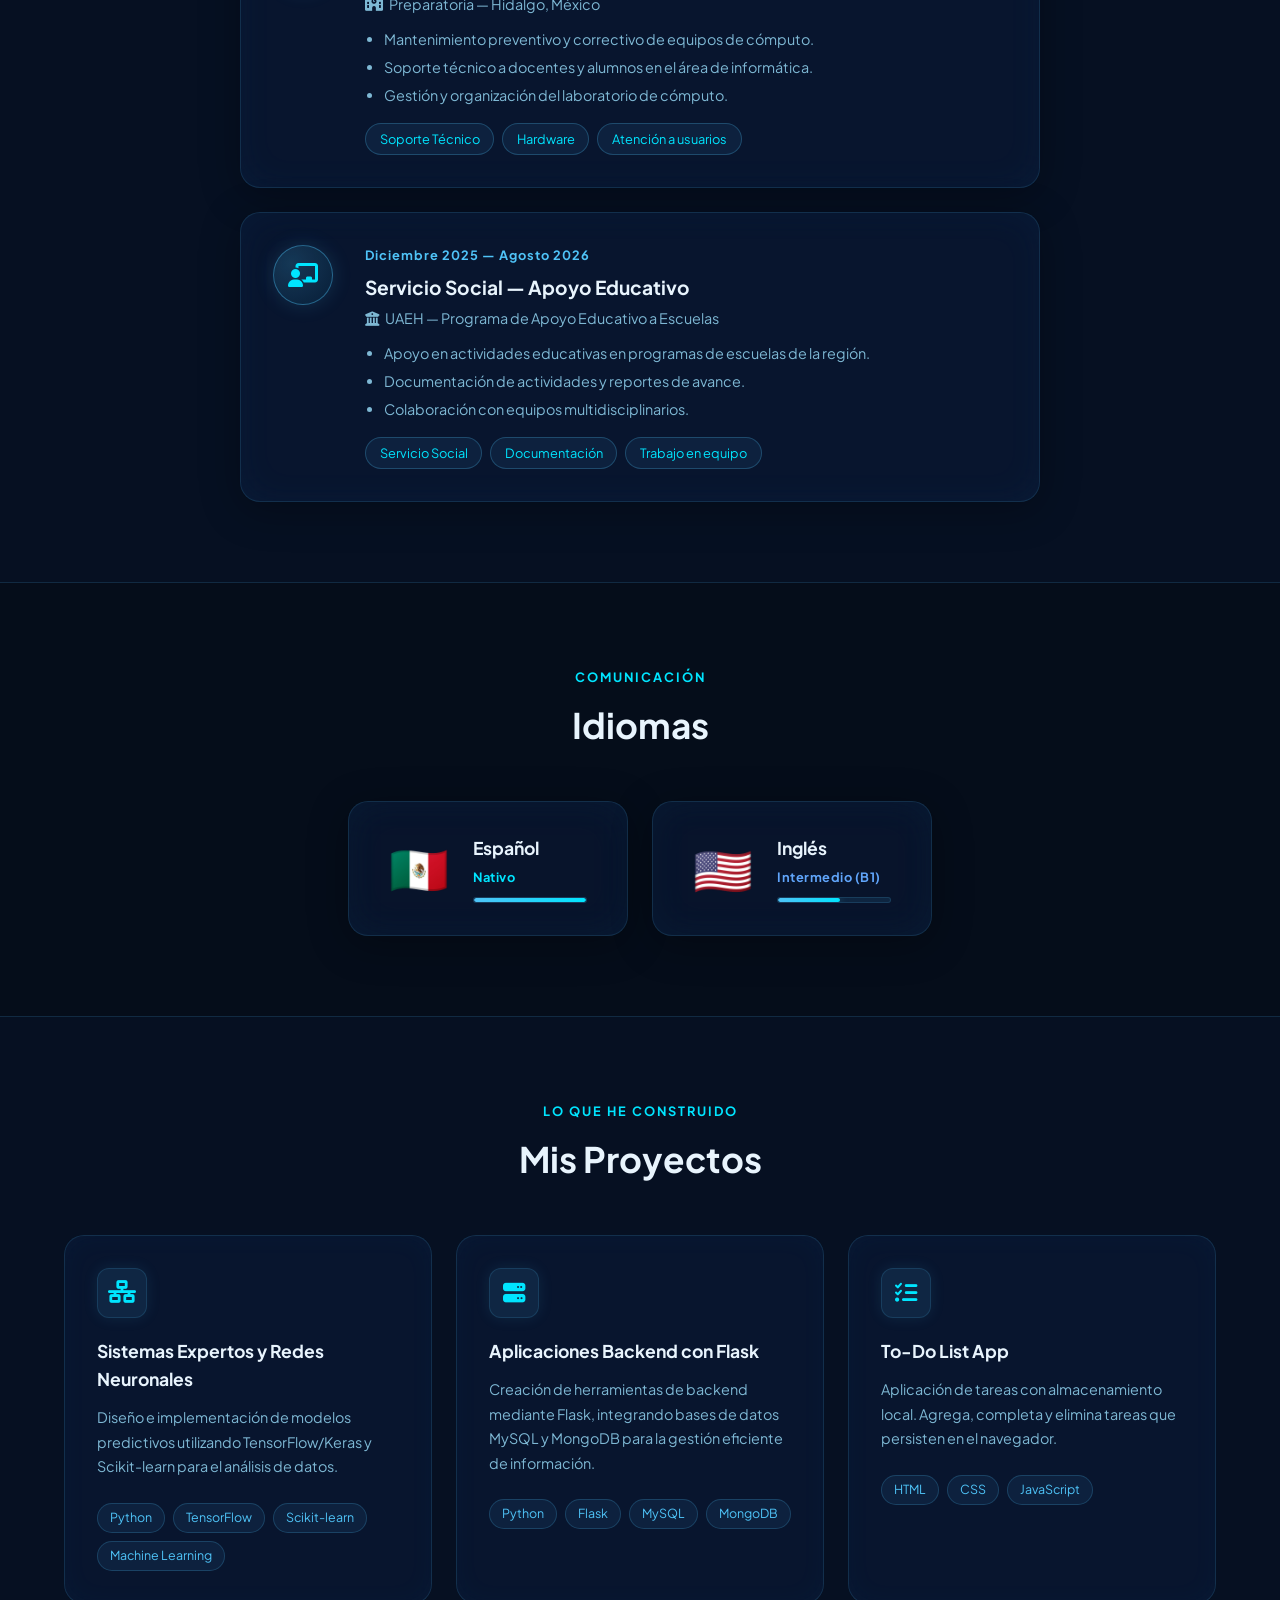
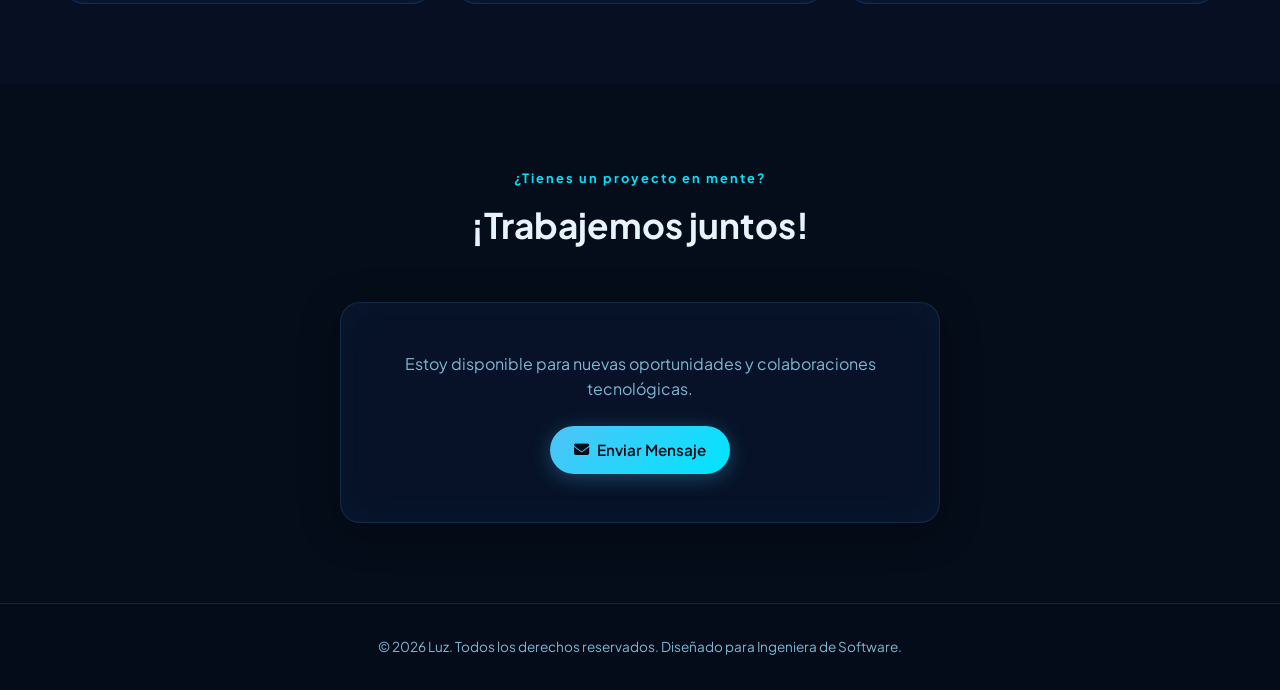
==== commit 761aa974: "ver3" ====
--- a/index.html
+++ b/index.html
@@ -22,10 +22,12 @@
             <li><a href="#about">Sobre mí</a></li>
             <li><a href="#skills">Habilidades</a></li>
             <li><a href="#education">Formación</a></li>
+            <li><a href="#experience">Experiencia</a></li>
+            <li><a href="#languages">Idiomas</a></li>
             <li><a href="#projects">Proyectos</a></li>
             <li><a href="#contact">Contacto</a></li>
         </ul>
-        <a href="#contact" class="btn btn-primary btn-sm">Contrátame <i class="fa-solid =>-arrow-up-right-from-square"></i></a>
+        <a href="mailto:luznoemi986@gmail.com" class="btn btn-primary btn-sm">Contrátame <i class="fa-solid fa-arrow-up-right-from-square"></i></a>
     </nav>
 
     <!-- Hero Section -->
@@ -34,14 +36,14 @@
             <div class="badge">
                 <span class="badge-dot"></span> INGENIERA DE SOFTWARE
             </div>
-            <h1 class="hero-title">Hola, soy <span class="highlight">Luz</span> <br>Codifico pero no soy uh robot .</h1>
+            <h1 class="hero-title">Hola, soy <span class="highlight">Luz</span> <br>Codifico pero no soy un robot.</h1>
             <p class="hero-description">
-                Apasionada por la ingeniería de software, documentación de procesos ,tester jr  y herramientas de vanguardia.
+                Ingeniera en Software con enfoque en Inteligencia Artificial y Ciencia de Datos. Apasionada por el código limpio, los modelos predictivos y las soluciones tecnológicas innovadoras.
             </p> 
 
             <div class="hero-buttons">
                 <a href="#projects" class="btn btn-primary">Ver mis proyectos <i class="fa-solid fa-arrow-right"></i></a>
-                <a href="#contact" class="btn btn-outline"><i class="fa-solid fa-download"></i> Descargar CV</a>
+                <a href="cv.html" target="_blank" class="btn btn-outline"><i class="fa-solid fa-download"></i> Descargar CV</a>
             </div>
 
             <div class="tech-stack-mini">
@@ -49,9 +51,9 @@
                 <div class="tech-icons">
                     <i class="fa-brands fa-python" title="Python"></i>
                     <i class="fa-brands fa-js" title="JavaScript"></i>
-                    <i class="fa-brands fa-react" title="React"></i>
+                    <i class="fa-solid fa-brain" title="Machine Learning"></i>
                     <i class="fa-brands fa-html5" title="HTML5"></i>
-                    <i class="fa-brands fa-css3-alt" title="CSS3"></i>
+                    <i class="fa-solid fa-database" title="SQL"></i>
                     <i class="fa-brands fa-git-alt" title="Git"></i>
                 </div>
             </div>
@@ -95,8 +97,8 @@
         <div class="stat-card">
             <i class="fa-solid fa-layer-group"></i>
             <div class="stat-info">
-                <span class="stat-number">+10</span>
-                <span class="stat-label">Proyectos Realizados</span>
+                <span class="stat-number">+5</span>
+                <span class="stat-label">Proyectos de Inteligencia Artificial</span>
             </div>
         </div>
         <div class="stat-card">
@@ -117,15 +119,14 @@
         <div class="about-content">
             <div class="about-avatar">
                 <div class="avatar-circle">
-                    <i class="fa-solid fa-user-astronaut"></i>
+                    <img src="fotoluzcv.jpeg" alt="Luz Noemí Pérez Zuñiga" class="avatar-img">
                 </div>
             </div>
             <div class="about-text">
-                <p>Hola, soy <span class="highlight">Luz</span>, Ingeniera de Software de México. Me apasiona construir soluciones limpias, documentar procesos y asegurar la calidad del software.</p>
-                <p>Tengo experiencia en desarrollo frontend, testing y documentación técnica. Me encanta aprender nuevas tecnologías y aplicarlas en proyectos reales.</p>
+                <p>Hola, soy <span class="highlight">Luz Noemí</span>, Ingeniera en Software de Hidalgo, México. Me especializo en Inteligencia Artificial y Ciencia de Datos, con experiencia en el desarrollo de sistemas expertos y redes neuronales.</p>
+                <p>Cuento con habilidades en Python, TensorFlow, Scikit-learn y Flask. Me apasiona resolver problemas complejos y generar soluciones tecnológicas con impacto real.</p>
                 <div class="about-facts">
                     <div class="fact"><i class="fa-solid fa-location-dot"></i> México</div>
-                    <div class="fact"><i class="fa-solid fa-briefcase"></i> Disponible para trabajar</div>
                     <div class="fact"><i class="fa-solid fa-graduation-cap"></i> Ingeniería de Software</div>
                 </div>
             </div>
@@ -142,25 +143,25 @@
             <div class="skill-category">
                 <h4><i class="fa-solid fa-code"></i> Lenguajes</h4>
                 <div class="skill-list">
-                    <span>Python</span><span>JavaScript</span><span>HTML5</span><span>CSS3</span><span>SQL</span>
+                    <span>Python</span><span>JavaScript</span><span>SQL</span><span>HTML5</span><span>CSS3</span>
                 </div>
             </div>
             <div class="skill-category">
-                <h4><i class="fa-solid fa-screwdriver-wrench"></i> Herramientas</h4>
+                <h4><i class="fa-solid fa-brain"></i> IA & Ciencia de Datos</h4>
                 <div class="skill-list">
-                    <span>Git</span><span>GitHub</span><span>VS Code</span><span>React</span>
+                    <span>TensorFlow</span><span>Pandas</span><span>Scikit-learn</span><span>Machine Learning</span>
                 </div>
             </div>
             <div class="skill-category">
-                <h4><i class="fa-solid fa-bug"></i> QA & Testing</h4>
+                <h4><i class="fa-solid fa-screwdriver-wrench"></i> Herramientas & Dev</h4>
                 <div class="skill-list">
-                    <span>Casos de prueba</span><span>Reporte de bugs</span><span>Documentación</span>
+                    <span>Flask</span><span>Git</span><span>GitHub</span><span>MySQL</span><span>MongoDB</span><span>VS Code</span>
                 </div>
             </div>
             <div class="skill-category">
                 <h4><i class="fa-solid fa-people-group"></i> Soft Skills</h4>
                 <div class="skill-list">
-                    <span>Trabajo en equipo</span><span>Comunicación</span><span>Atención al detalle</span>
+                    <span>Liderazgo</span><span>Resolución de problemas</span><span>Pensamiento lógico</span><span>Aprendizaje autónomo</span><span>Trabajo en equipo</span><span>Adaptabilidad</span>
                 </div>
             </div>
         </div>
@@ -176,8 +177,8 @@
             <div class="edu-card">
                 <div class="edu-icon"><i class="fa-solid fa-graduation-cap"></i></div>
                 <div class="edu-info">
-                    <span class="edu-date">2021 — Diciembre 2025</span>
-                    <h3>Ingeniería de Software</h3>
+                    <span class="edu-date">Julio 2022 — Diciembre 2026</span>
+                    <h3>Licenciatura en Ingeniería de Software</h3>
                     <p class="edu-school"><i class="fa-solid fa-university"></i> Universidad Autónoma del Estado de Hidalgo — UAEH</p>
                     <p class="edu-desc">Formación en desarrollo de software, bases de datos, testing, documentación técnica y metodologías ágiles.</p>
                     <div class="edu-tags">
@@ -189,6 +190,75 @@
         </div>
     </section>
 
+
+    <!-- Experience Section -->
+    <section id="experience" class="experience">
+        <div class="section-header">
+            <span class="sub-title">EXPERIENCIA</span>
+            <h2>Experiencia Laboral</h2>
+        </div>
+        <div class="experience-timeline">
+            <div class="exp-card">
+                <div class="exp-icon"><i class="fa-solid fa-computer"></i></div>
+                <div class="exp-info">
+                    <span class="exp-date">Julio 2026-Actualidad</span>
+                    <h3>Soporte y Mantenimiento de Área de Cómputo</h3>
+                    <p class="exp-company"><i class="fa-solid fa-school"></i> Preparatoria — Hidalgo, México</p>
+                    <ul class="exp-list">
+                        <li>Mantenimiento preventivo y correctivo de equipos de cómputo.</li>
+                        <li>Soporte técnico a docentes y alumnos en el área de informática.</li>
+                        <li>Gestión y organización del laboratorio de cómputo.</li>
+                    </ul>
+                    <div class="exp-tags">
+                        <span>Soporte Técnico</span><span>Hardware</span><span>Atención a usuarios</span>
+                    </div>
+                </div>
+            </div>
+            <div class="exp-card">
+                <div class="exp-icon"><i class="fa-solid fa-chalkboard-user"></i></div>
+                <div class="exp-info">
+                    <span class="exp-date">Diciembre 2025 — Agosto 2026</span>
+                    <h3>Servicio Social — Apoyo Educativo</h3>
+                    <p class="exp-company"><i class="fa-solid fa-university"></i> UAEH — Programa de Apoyo Educativo a Escuelas</p>
+                    <ul class="exp-list">
+                        <li>Apoyo en actividades educativas en programas de escuelas de la región.</li>
+                        <li>Documentación de actividades y reportes de avance.</li>
+                        <li>Colaboración con equipos multidisciplinarios.</li>
+                    </ul>
+                    <div class="exp-tags">
+                        <span>Servicio Social</span><span>Documentación</span><span>Trabajo en equipo</span>
+                    </div>
+                </div>
+            </div>
+        </div>
+    </section>
+
+    <!-- Languages Section -->
+    <section id="languages" class="languages">
+        <div class="section-header">
+            <span class="sub-title">COMUNICACIÓN</span>
+            <h2>Idiomas</h2>
+        </div>
+        <div class="languages-grid">
+            <div class="lang-card">
+                <div class="lang-flag">🇲🇽</div>
+                <div class="lang-info">
+                    <h3>Español</h3>
+                    <span class="lang-level native">Nativo</span>
+                    <div class="lang-bar"><div class="lang-fill" style="width: 100%"></div></div>
+                </div>
+            </div>
+            <div class="lang-card">
+                <div class="lang-flag">🇺🇸</div>
+                <div class="lang-info">
+                    <h3>Inglés</h3>
+                    <span class="lang-level intermediate">Intermedio (B1)</span>
+                    <div class="lang-bar"><div class="lang-fill" style="width: 55%"></div></div>
+                </div>
+            </div>
+        </div>
+    </section>
+
     <!-- Projects Section -->
     <section id="projects" class="projects">
         <div class="section-header">
@@ -196,6 +266,22 @@
             <h2>Mis Proyectos</h2>
         </div>
         <div class="projects-grid">
+            <div class="project-card">
+                <div class="project-icon"><i class="fa-solid fa-network-wired"></i></div>
+                <h3>Sistemas Expertos y Redes Neuronales</h3>
+                <p>Diseño e implementación de modelos predictivos utilizando TensorFlow/Keras y Scikit-learn para el análisis de datos.</p>
+                <div class="project-tags">
+                    <span>Python</span><span>TensorFlow</span><span>Scikit-learn</span><span>Machine Learning</span>
+                </div>
+            </div>
+            <div class="project-card">
+                <div class="project-icon"><i class="fa-solid fa-server"></i></div>
+                <h3>Aplicaciones Backend con Flask</h3>
+                <p>Creación de herramientas de backend mediante Flask, integrando bases de datos MySQL y MongoDB para la gestión eficiente de información.</p>
+                <div class="project-tags">
+                    <span>Python</span><span>Flask</span><span>MySQL</span><span>MongoDB</span>
+                </div>
+            </div>
             <div class="project-card">
                 <div class="project-icon"><i class="fa-solid fa-list-check"></i></div>
                 <h3>To-Do List App</h3>
@@ -204,24 +290,9 @@
                     <span>HTML</span><span>CSS</span><span>JavaScript</span>
                 </div>
             </div>
-            <div class="project-card">
-                <div class="project-icon"><i class="fa-solid fa-weight-scale"></i></div>
-                <h3>Calculadora de IMC</h3>
-                <p>Calcula el Índice de Masa Corporal con validaciones de entrada y clasificación del resultado por rangos.</p>
-                <div class="project-tags">
-                    <span>HTML</span><span>CSS</span><span>JavaScript</span>
-                </div>
-            </div>
-            <div class="project-card">
-                <div class="project-icon"><i class="fa-solid fa-file-lines"></i></div>
-                <h3>Portafolio de Testing</h3>
-                <p>Colección de casos de prueba, reportes de bugs y documentación técnica basada en proyectos reales.</p>
-                <div class="project-tags">
-                    <span>Testing</span><span>Documentación</span><span>QA</span>
-                </div>
-            </div>
-        </div>
-    </section>
+        </div>
+    </section>
+    
 
     <!-- Contact Section -->
     <section id="contact" class="contact">
@@ -231,7 +302,7 @@
         </div>
         <div class="contact-box">
             <p>Estoy disponible para nuevas oportunidades y colaboraciones tecnológicas.</p>
-            <a href="mailto:luz@ejemplo.com" class="btn btn-primary"><i class="fa-solid fa-envelope"></i> Enviar Mensaje</a>
+            <a href="mailto:luznoemi986@gmail.com" class="btn btn-primary"><i class="fa-solid fa-envelope"></i> Enviar Mensaje</a>
         </div>
     </section>
 
--- a/style.css
+++ b/style.css
@@ -320,6 +320,14 @@
     color: var(--accent-blue);
     box-shadow: 0 0 40px rgba(79, 195, 247, 0.15), inset 0 0 40px rgba(79, 195, 247, 0.05);
     backdrop-filter: blur(10px);
+    overflow: hidden;
+}
+
+.avatar-img {
+    width: 100%;
+    height: 100%;
+    object-fit: cover;
+    border-radius: 50%;
 }
 
 .about-text p { color: var(--text-secondary); margin-bottom: 1rem; font-size: 1rem; }
@@ -468,6 +476,157 @@
     border-radius: 50px;
     font-size: 0.8rem;
     color: var(--accent-bright);
+}
+
+/* ── Experience ── */
+.experience {
+    padding: 5rem 5%;
+    background: rgba(10, 25, 55, 0.3);
+    border-top: 1px solid var(--border-color);
+    border-bottom: 1px solid var(--border-color);
+}
+
+.experience-timeline {
+    max-width: 800px;
+    margin: 0 auto;
+    display: flex;
+    flex-direction: column;
+    gap: 1.5rem;
+}
+
+.exp-card {
+    display: flex;
+    gap: 2rem;
+    align-items: flex-start;
+    background: rgba(10, 25, 55, 0.6);
+    border: 1px solid var(--border-color);
+    border-radius: 20px;
+    padding: 2rem;
+    backdrop-filter: blur(20px);
+    box-shadow: 0 8px 40px rgba(0, 0, 0, 0.3), inset 0 0 40px rgba(79, 195, 247, 0.04);
+    transition: all 0.3s ease;
+}
+.exp-card:hover {
+    border-color: var(--border-glow);
+    box-shadow: 0 12px 50px rgba(79, 195, 247, 0.12), inset 0 0 40px rgba(79, 195, 247, 0.06);
+    transform: translateY(-3px);
+}
+
+.exp-icon {
+    width: 60px;
+    height: 60px;
+    min-width: 60px;
+    border-radius: 50%;
+    background: radial-gradient(circle at 30% 30%, rgba(79, 195, 247, 0.2), rgba(0, 229, 255, 0.05));
+    border: 1px solid var(--border-glow);
+    display: flex;
+    align-items: center;
+    justify-content: center;
+    font-size: 1.5rem;
+    color: var(--accent-bright);
+    box-shadow: 0 0 20px rgba(79, 195, 247, 0.15);
+}
+
+.exp-date {
+    font-size: 0.8rem;
+    color: var(--accent-blue);
+    font-weight: 700;
+    letter-spacing: 1px;
+    display: block;
+    margin-bottom: 0.4rem;
+}
+
+.exp-info h3 { font-size: 1.2rem; margin-bottom: 0.3rem; }
+
+.exp-company {
+    color: var(--text-secondary);
+    font-size: 0.9rem;
+    margin-bottom: 0.75rem;
+    display: flex;
+    align-items: center;
+    gap: 0.4rem;
+}
+
+.exp-list {
+    padding-left: 1.2rem;
+    margin-bottom: 1rem;
+}
+.exp-list li {
+    color: var(--text-secondary);
+    font-size: 0.9rem;
+    margin-bottom: 0.3rem;
+}
+
+.exp-tags { display: flex; gap: 0.5rem; flex-wrap: wrap; }
+.exp-tags span {
+    padding: 0.3rem 0.85rem;
+    background: rgba(79, 195, 247, 0.08);
+    border: 1px solid rgba(79, 195, 247, 0.25);
+    border-radius: 50px;
+    font-size: 0.8rem;
+    color: var(--accent-bright);
+}
+
+/* ── Languages ── */
+.languages {
+    padding: 5rem 5%;
+}
+
+.languages-grid {
+    display: flex;
+    gap: 1.5rem;
+    max-width: 800px;
+    margin: 0 auto;
+    justify-content: center;
+    flex-wrap: wrap;
+}
+
+.lang-card {
+    display: flex;
+    align-items: center;
+    gap: 1.5rem;
+    background: rgba(10, 25, 55, 0.6);
+    border: 1px solid var(--border-color);
+    border-radius: 20px;
+    padding: 2rem 2.5rem;
+    backdrop-filter: blur(20px);
+    box-shadow: 0 8px 40px rgba(0, 0, 0, 0.3), inset 0 0 40px rgba(79, 195, 247, 0.04);
+    transition: all 0.3s ease;
+    min-width: 280px;
+}
+.lang-card:hover {
+    border-color: var(--border-glow);
+    box-shadow: 0 12px 50px rgba(79, 195, 247, 0.12), inset 0 0 40px rgba(79, 195, 247, 0.06);
+    transform: translateY(-3px);
+}
+
+.lang-flag { font-size: 3rem; line-height: 1; }
+
+.lang-info { flex: 1; }
+.lang-info h3 { font-size: 1.1rem; margin-bottom: 0.3rem; }
+
+.lang-level {
+    font-size: 0.8rem;
+    font-weight: 700;
+    letter-spacing: 0.5px;
+    display: block;
+    margin-bottom: 0.6rem;
+}
+.lang-level.native { color: var(--accent-bright); }
+.lang-level.intermediate { color: #60a5fa; }
+
+.lang-bar {
+    height: 6px;
+    background: rgba(79, 195, 247, 0.1);
+    border-radius: 50px;
+    overflow: hidden;
+    border: 1px solid rgba(79, 195, 247, 0.15);
+}
+.lang-fill {
+    height: 100%;
+    background: linear-gradient(90deg, var(--accent-blue), var(--accent-bright));
+    border-radius: 50px;
+    box-shadow: 0 0 10px rgba(79, 195, 247, 0.4);
 }
 
 /* ── Projects ── */
@@ -547,3 +706,64 @@
     font-size: 0.85rem;
     background: rgba(5, 13, 26, 0.8);
 }
+
+/* ── Responsive ── */
+
+/* Tablet */
+@media (max-width: 1024px) {
+    .hero { grid-template-columns: 1fr; text-align: center; padding: 4rem 5%; min-height: auto; }
+    .hero-buttons { justify-content: center; }
+    .tech-stack-mini { align-items: center; }
+    .hero-visual { display: none; }
+
+    .stats-section { grid-template-columns: repeat(3, 1fr); }
+    .projects-grid { grid-template-columns: repeat(2, 1fr); }
+    .skills-grid { grid-template-columns: repeat(2, 1fr); }
+
+    .about-content { grid-template-columns: 1fr; text-align: center; }
+    .about-facts { justify-content: center; }
+    .avatar-circle { margin: 0 auto; }
+}
+
+/* Móvil */
+@media (max-width: 768px) {
+    .navbar {
+        flex-wrap: wrap;
+        gap: 1rem;
+        padding: 1rem 5%;
+    }
+    .nav-links {
+        display: flex;
+        flex-wrap: wrap;
+        justify-content: center;
+        gap: 0.8rem;
+        width: 100%;
+        order: 3;
+    }
+    .navbar .btn { display: none; }
+
+    .hero-title { font-size: 2rem; }
+    .hero-description { font-size: 1rem; }
+    .hero-buttons { flex-direction: column; align-items: center; }
+    .btn { width: 100%; justify-content: center; max-width: 280px; }
+
+    .stats-section { grid-template-columns: 1fr; gap: 1rem; }
+
+    .skills-grid { grid-template-columns: 1fr; }
+    .projects-grid { grid-template-columns: 1fr; }
+
+    .edu-card { flex-direction: column; gap: 1rem; }
+    .exp-card { flex-direction: column; gap: 1rem; }
+    .lang-card { min-width: 100%; }
+
+    .section-header h2 { font-size: 1.8rem; }
+
+    .contact-box { padding: 2rem 1.5rem; }
+}
+
+/* Móvil pequeño */
+@media (max-width: 480px) {
+    .hero-title { font-size: 1.7rem; }
+    .about-facts { flex-direction: column; align-items: center; }
+    .nav-links { gap: 0.5rem; font-size: 0.85rem; }
+}
